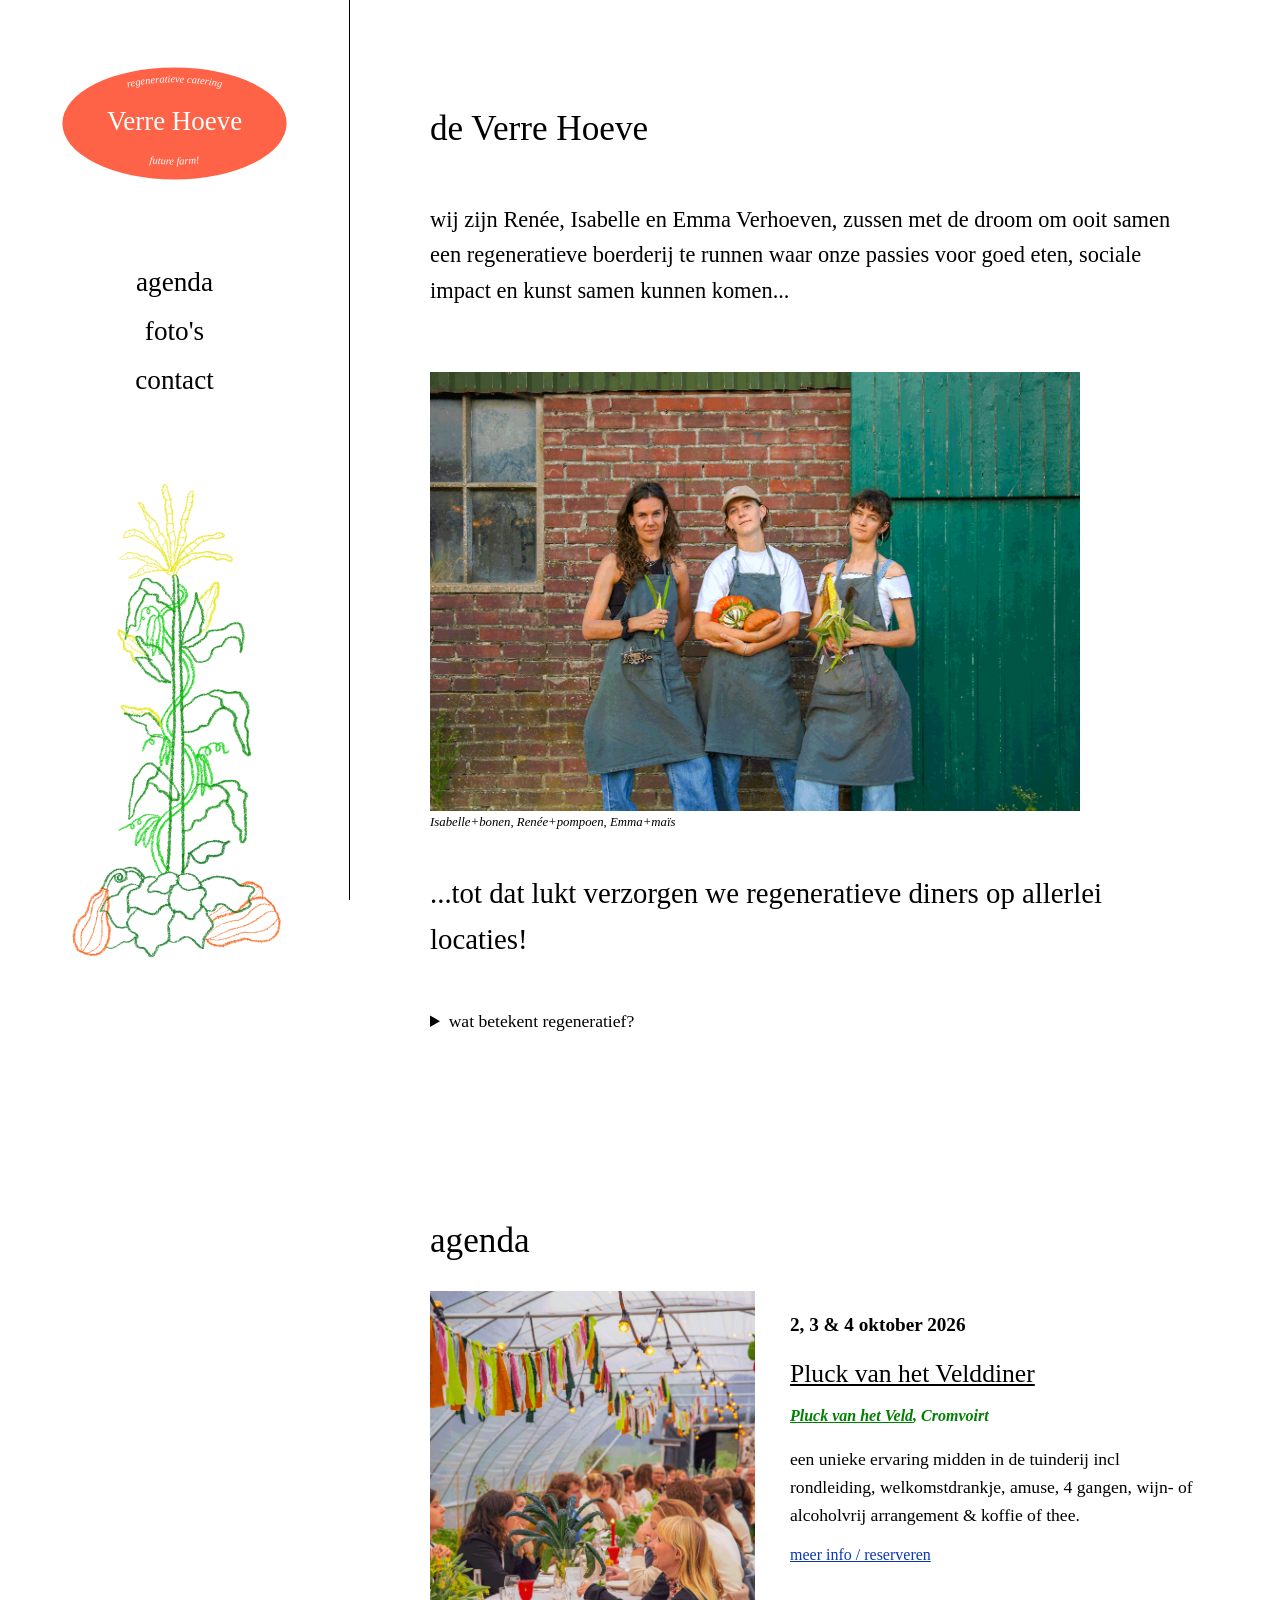
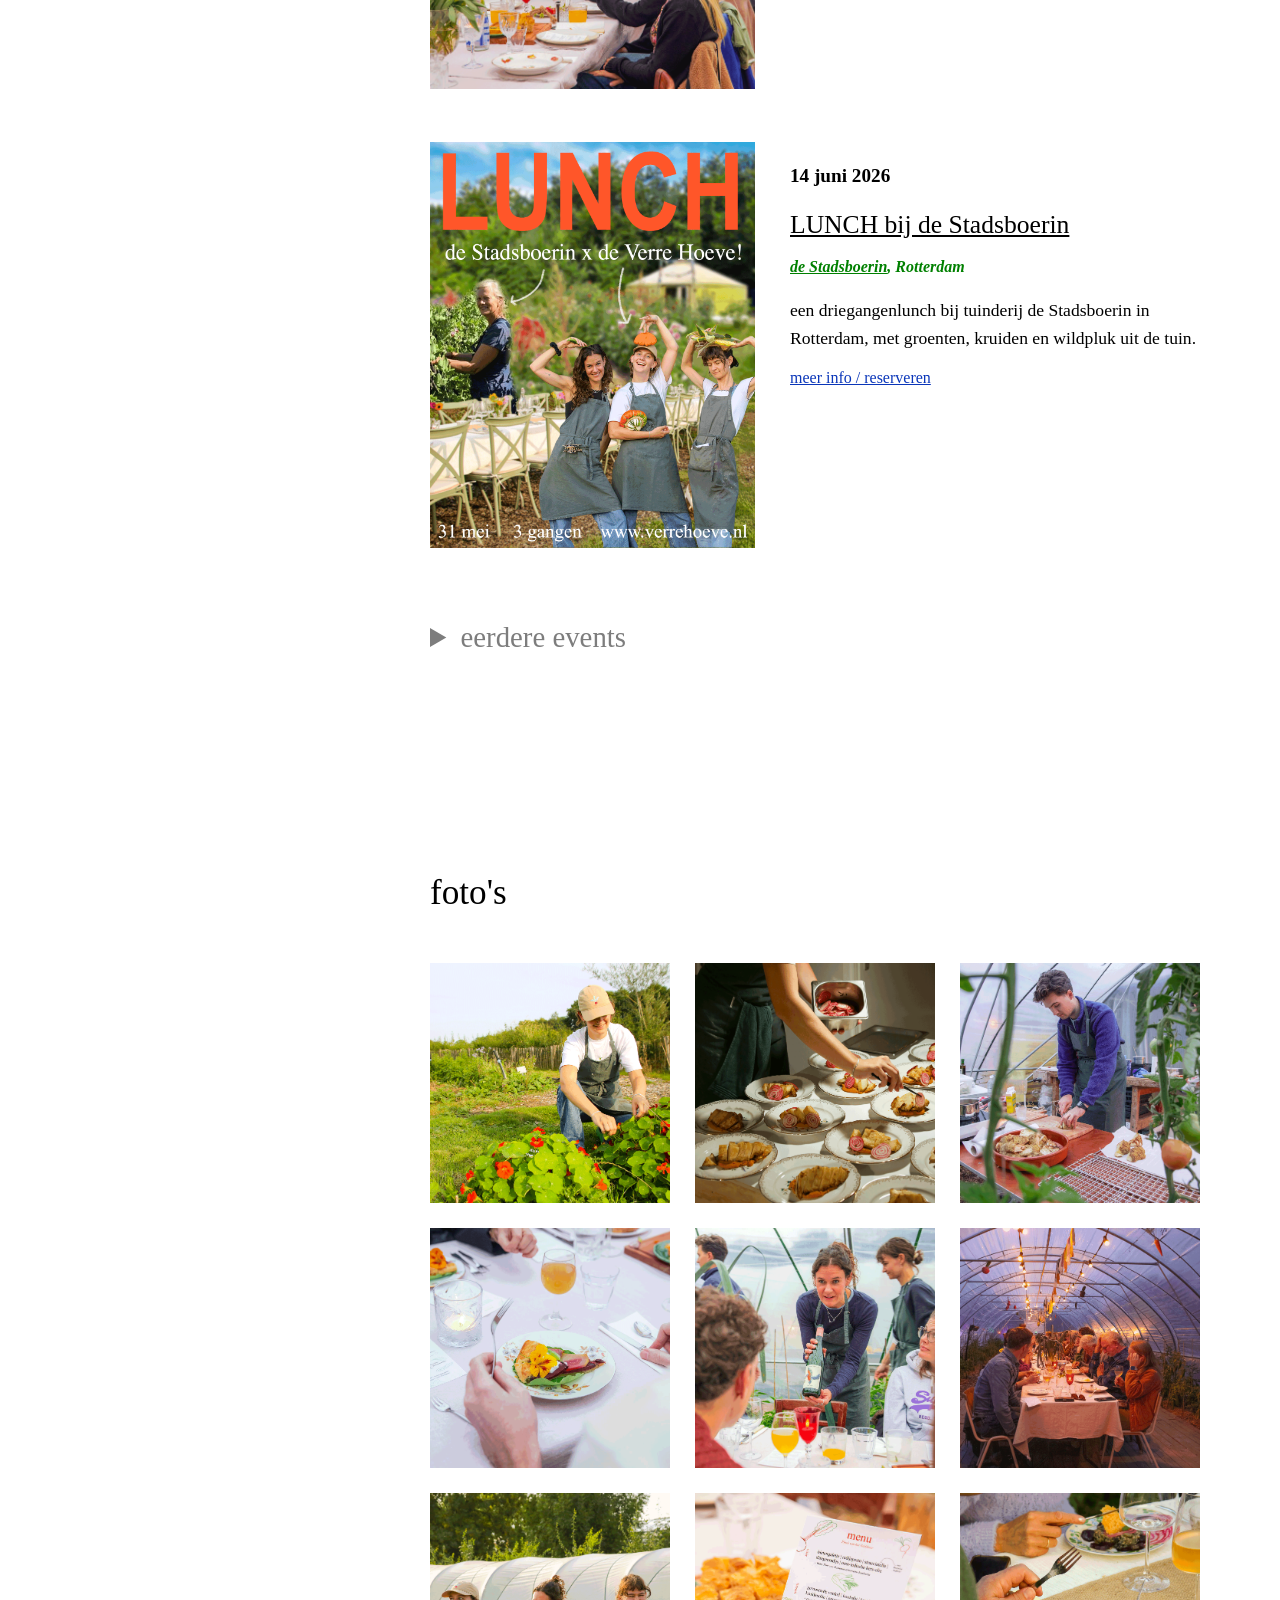
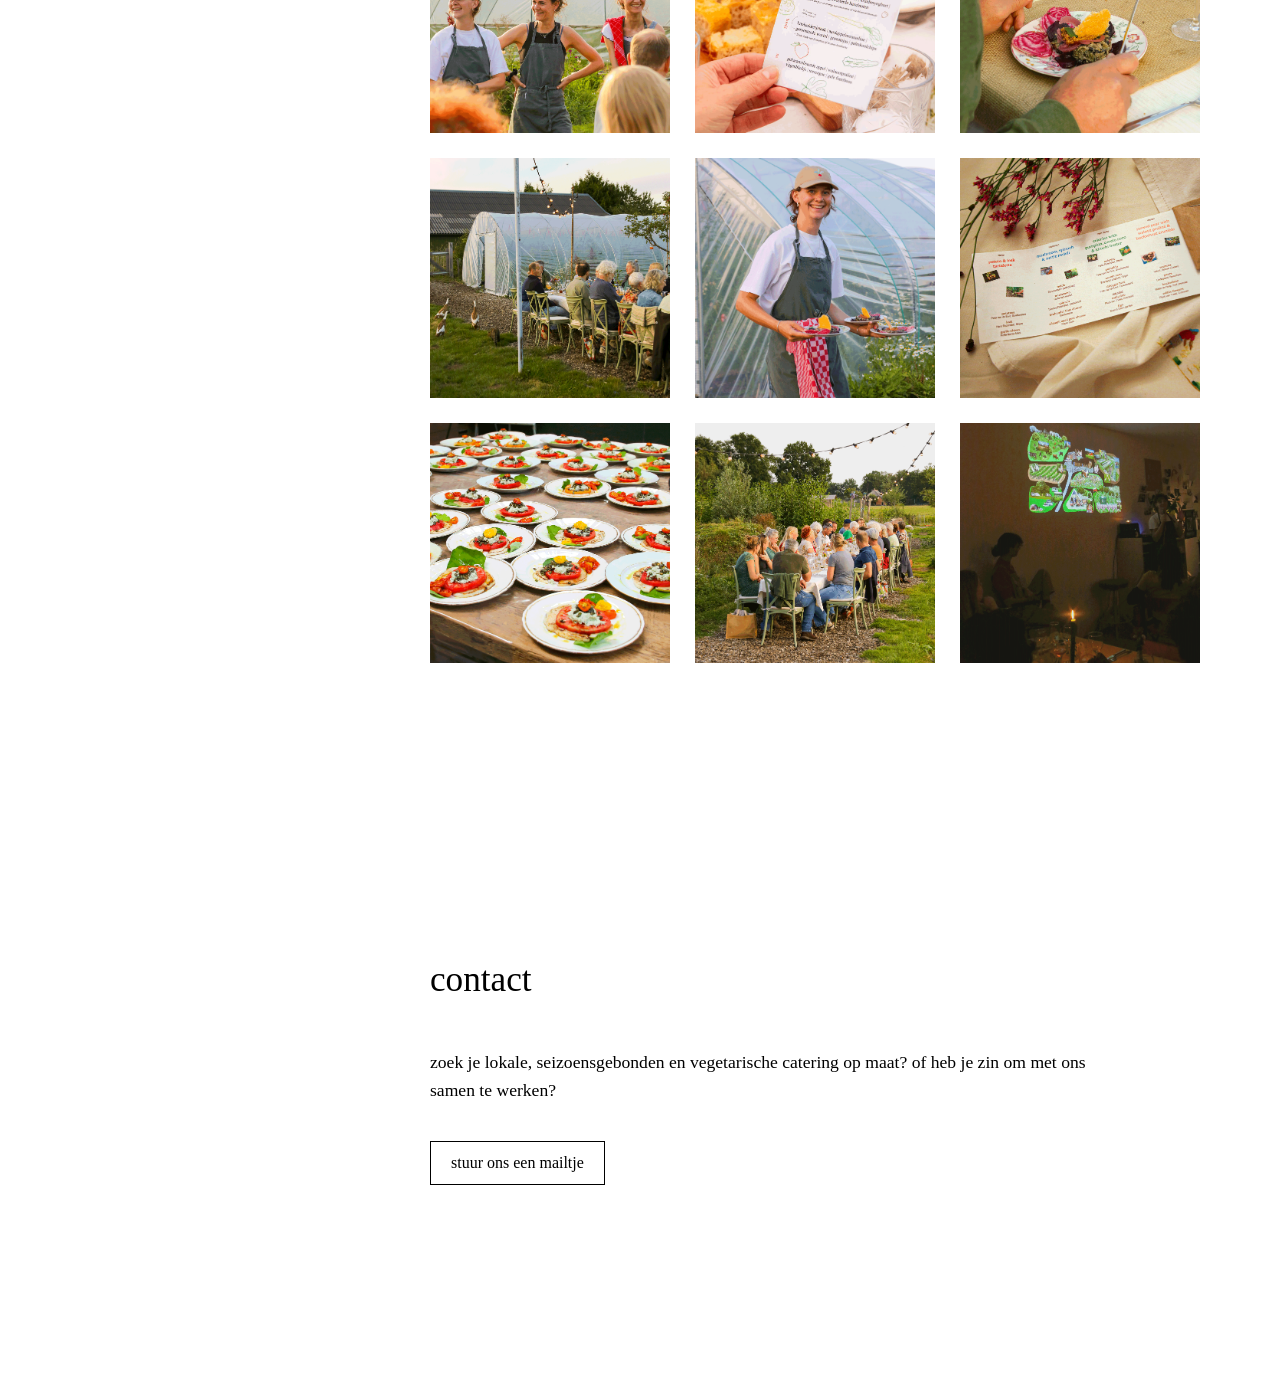
==== index.html @ eff776cc "mobi" ====
<!doctype html>
<html lang="nl">

<head>
    <meta charset="utf-8">
    <meta name="viewport" content="width=device-width,initial-scale=1">
    <title>De Verre Hoeve</title>

    <style>
        html {
            scroll-behavior: smooth;
        }

        * {
            box-sizing: border-box;
        }

        body {
            margin: 0;
            font-family: 'Times New Roman', Times, serif;
            color: black;
            background-color: white;

        }

        a {
            color: rgb(10, 54, 185);
        }




        /* LAYOUT */

        .layout {
            display: flex;
        }

        /* SIDEBAR */

        .sidebar {
            width: 350px;
            height: 100vh;
            position: fixed;
            top: 0;
            left: 0;
            border-right: 1px solid black;
            background-color: white;
            display: flex;
            flex-direction: column;
            justify-content: space-between;

            padding: 30px 25px;
        }

        .sidebar-top {
            display: flex;
            flex-direction: column;
            gap: 50px;
        }

        /* LOGO */

        .logo {
            width: 100%;
            max-width: 300px;
            align-self: center;

        }

        .main-title {
            fill: white;
            font-size: 36px;
            text-anchor: middle;
            dominant-baseline: middle;
        }

        .curve-text {
            fill: white;
            font-style: italic;
            font-size: 14px;
            text-anchor: middle;
        }

        /* MENU */

        nav {
            display: flex;
            flex-direction: column;
            gap: 18px;
        }

        nav a {
            text-decoration: none;
            color: black;
            font-size: 1.7rem;
            text-align: center;
        }

        nav a:hover {
            text-decoration: underline;
        }

        /* SIDEBAR IMAGE */

        .sisters {
            width: 100%;
            max-width: 220px;
            align-self: center;
            margin-top: 80px;
        }


        /* CONTENT */

        .content {
            margin-left: 350px;
            width: calc(100% - 300px);
        }

        section {
            min-height: 70vh;
            padding: 80px 80px;
            display: flex;
            flex-direction: column;
            justify-content: center;
        }

        h1,
        h2,
        h3 {
            font-weight: normal;
        }

        h2 {
            font-size: 2.2rem;
            margin-bottom: 30px;
        }

        p {
            max-width: 700px;
            font-size: 1.1rem;
            line-height: 1.6;
        }

        .caption {

            font-style: italic;
            font-size: 0.8em;
            margin-top: 4px;

        }

        /* HERO */

        .intro {
            font-size: 1.4rem;
            max-width: 750px;
        }

        .hero-image {
            width: 100%;
            max-width: 650px;
            margin-top: 40px;
        }

        .aanbod {
            font-size: 1.8rem;
            margin-top: 40px;
            max-width: 700px;
        }

        /* GALLERY */

        .gallery {
            display: grid;
            grid-template-columns: repeat(3, 1fr);
            gap: 25px;
            margin-top: 20px;
            max-width: 1400px;
            width: 100%
        }

        .gallery img {
            width: 100%;
            display: block;
        }

        /* AGENDA */

        .agenda {
            display: flex;
            flex-direction: column;
            gap: 50px;
        }

        .event {
            display: grid;
            grid-template-columns: 350px 1fr;
            gap: 10px;
            align-items: start;
            line-height: 1em;


        }

        .event img {
            width: 100%;
            padding-right: 25px;
        }

        .event-date {
            font-weight: bold;
            font-size: 1.2rem;


        }

        .event-location {
            font-style: italic;
            color: green;
        }


        .event-location a {
            font-style: italic;
            color: green;
        }

        .event-title {
            font-size: 1.6rem;
            text-decoration: underline;
        }

        .past-event {
            display: grid;
            grid-template-columns: 250px 1fr;
            gap: 30px;
            align-items: start;
            color: rgb(145, 140, 130);

        }

        .past-event a {
            color: rgb(91, 91, 91);
        }

        .past-event img {
            width: 100%;
            opacity: 50%;
        }

        .past-event:hover img {
            width: 100%;
            opacity: 100%;
        }

        /* BUTTON */

        .contact-button {
            display: inline-block;
            margin-top: 20px;
            padding: 12px 20px;

            border: 1px solid black;
            max-width: fit-content;
            text-decoration: none;
            color: black;
        }

        .contact-button:hover {
            background: yellow;
        }




        /* DETAILS */

        details {
            margin-top: 20px;
            max-width: 700px;
        }

        summary {
            cursor: pointer;
            font-size: 1.1rem;
        }


        .past-events-toggle {

            font-size: 1.8rem;
            margin-bottom: 30px;
            color: rgb(125, 125, 125);
        }

        /* MOBILE */

        @media (max-width: 900px) {

            .layout {
                flex-direction: column;
            }

            .sidebar {
                position: relative;
                width: 100%;
                height: 50%;

                border-right: none;


                align-items: left;
                text-align: left;

            }

            .sidebar-top {
                align-items: left;
            }

            nav {
                align-items: left;
                gap: 15px;

            }

            nav a {
                text-decoration: underline;
                color: black;
                font-size: 1.3rem;
                text-align: left;
            }

            .logo {

                position: absolute;
                top: 5%;
                right: 1%;
                width: 70%;
            }


            .sisters {
                display: none;

            }



            .content {
                margin-left: 0;
                width: 100%;
            }

            section {
                min-height: auto;
                padding: 20px 30px;
            }

            .gallery {
                grid-template-columns: 1fr;
            }

            .event {
                width: 80%;
                grid-template-columns: 1fr;
                gap: 0px;

            }

            .past-event {

                grid-template-columns: 1fr 1fr;
            }

            .intro,
            .aanbod,
            p {
                font-size: 1.1rem;
            }

        }
    </style>
</head>

<body>

    <div class="layout">

        <!-- SIDEBAR -->

        <aside class="sidebar">

            <div class="sidebar-top">

                <!-- SVG LOGO -->

                <svg class="logo" viewBox="0 0 400 250" xmlns="http://www.w3.org/2000/svg">
                    <a href="#over-ons">
                        <defs>
                            <path id="top-arc" d="M70,125 A130,55 0 0,1 330,125" fill="none" />
                            <path id="bottom-arc" d="M70,125 A130,55 0 0,0 330,125" fill="none" />
                        </defs>

                        <ellipse cx="200" cy="125" rx="150" ry="75" fill="tomato" />

                        <text class="curve-text">
                            <textPath href="#top-arc" startOffset="50%">
                                regeneratieve catering
                            </textPath>
                        </text>

                        <text class="main-title" x="200" y="125">
                            Verre Hoeve
                        </text>

                        <text class="curve-text">
                            <textPath href="#bottom-arc" startOffset="50%">
                                future farm!
                            </textPath>
                        </text>
                    </a>
                </svg>

                <!-- MENU -->

                <nav>

                    <a href="#agenda">agenda</a>
                    <a href="#fotos">foto's</a>

                    <a href="#contact">contact</a>
                </nav>

            </div>

            <!-- SISTERS -->

            <img class="sisters" src="3sisters.png" alt=""
                title="De ‘3 sisters’-methode is een oude landbouwmethode waarbij maïs, bonen en pompoen elkaar helpen groeien: de maïs geeft steun, de bonen voeden de bodem en de pompoen houdt de grond bedekt en vochtig.">

        </aside>

        <!-- CONTENT -->

        <main class="content">



            <!-- OVER ONS -->

            <section id="over-ons">

                <h2>de Verre Hoeve</h2>

                <p class="intro">
                    wij zijn Renée, Isabelle en Emma Verhoeven,
                    zussen met de droom om ooit samen een regeneratieve
                    boerderij te runnen waar onze passies voor goed eten,
                    sociale impact en kunst samen kunnen komen...
                </p>

                <img class="hero-image" src="renisabemma.gif " alt="">
                <span class="caption">Isabelle+bonen, Renée+pompoen,
                    Emma+maïs</span>

                <p class="aanbod">
                    ...tot dat lukt verzorgen we regeneratieve diners
                    op allerlei locaties!
                </p>
                <details>
                    <summary>wat betekent regeneratief?</summary>

                    <p>
                        daarmee bedoelen we herstellend of vernieuwend: <a
                            href="https://www.wur.nl/nl/onderzoek/plant/regeneratieve-landbouw">regeneratieve
                            landbouw</a> is een manier van boeren
                        die de bodem, biodiversiteit en gemeenschap herstelt en versterkt
                        in plaats van uitput!
                    </p>
                </details>

            </section>




            <!-- AGENDA -->

            <section id="agenda">

                <h2>agenda</h2>

                <div class="agenda">

                    <div class="event">

                        <a href="https://pluckvanhetveld.nl/pluck-van-het-velddiner/"><img src="pluck2.png" alt=""></a>

                        <div>

                            <p class="event-date">
                                2, 3 & 4 oktober 2026
                            </p>

                            <h3 class="event-title">
                                Pluck van het Velddiner
                            </h3>
                            <h4 class="event-location"><a href="https://pluckvanhetveld.nl">Pluck van het Veld</a>,
                                Cromvoirt</h4>

                            <p>
                                een unieke ervaring midden in de tuinderij incl rondleiding, welkomstdrankje, amuse, 4
                                gangen, wijn- of alcoholvrij arrangement & koffie of thee.
                            </p>

                            <a href="https://pluckvanhetveld.nl/product/pluck-van-het-velddiner/">
                                meer info / reserveren
                            </a>

                        </div>


                    </div>


                    <div class="event">

                        <a href="https://forms.gle/heCHfiaG1Ld7DvqY8"><img src="stadsboerin.png" alt=""></a>

                        <div>

                            <p class="event-date">
                                14 juni 2026
                            </p>

                            <h3 class="event-title">
                                LUNCH bij de Stadsboerin
                            </h3>
                            <h4 class="event-location"><a href="https://stadsboerinrotterdam.nl">de Stadsboerin</a>,
                                Rotterdam</h4>

                            <p>
                                een driegangenlunch bij tuinderij de Stadsboerin in Rotterdam, met groenten,
                                kruiden en wildpluk uit de tuin.
                            </p>

                            <a href="https://forms.gle/heCHfiaG1Ld7DvqY8">
                                meer info / reserveren
                            </a>

                        </div>


                    </div>





                    <details>
                        <summary class="past-events-toggle">
                            eerdere events
                        </summary>

                        <br>
                        <div class="past-event">

                            <img src="RD2.png" alt="">

                            <div>

                                <p class="event-date">
                                    6 maart 2026
                                </p>

                                <h3 class="event-title">
                                    Fermentation Celebration
                                </h3>
                                <h4 class="event-location"><a href="extrapractice.space">Extra Practice</a>, Rotterdam
                                </h4>

                                <p>
                                    regenerative dinner, celebrating the slow ferment, the brewing phase, the process...
                                </p>

                                <a href="https://forms.gle/3oNkz6Zri4gVDaki9">
                                    meer info/reserveren
                                </a>

                            </div>

                        </div>

                        <br>
                        <div class="past-event">

                            <img src="pluck1.png" alt="">

                            <div>

                                <p class="event-date">
                                    3 & 4 oktober 2025
                                </p>

                                <h3 class="event-title">
                                    Pluck van het Velddiner
                                </h3>

                                <h4 class="event-location"><a href="https://pluckvanhetveld.nl">Pluck van het Veld</a>,
                                    Cromvoirt</h4>

                                <p>
                                    4 gangendiner in de kas met producten uit de tuinderij!
                                </p>

                                <a href="https://pluckvanhetveld.nl/pluck-van-het-velddiner/">
                                    meer info
                                </a>

                            </div>

                        </div>

                        <br>
                        <div class="past-event">

                            <img src="ervekiek.png" alt="">

                            <div>

                                <p class="event-date">
                                    6 september 2025
                                </p>

                                <h3 class="event-title">
                                    Velddiner bij Erve Kiekebos
                                </h3>

                                <h4 class="event-location"><a href="https://ervekiekebos.nl/agenda/">Erve Kiekebos</a>,
                                    Empe</h4>

                                <p>
                                    regenerative dinner, celebrating the slow ferment, the brewing phase, the process...
                                </p>

                                <a href="https://forms.gle/3oNkz6Zri4gVDaki9">
                                    meer info/reserveren
                                </a>

                            </div>

                        </div>

                        <br>
                        <div class="past-event">

                            <img src="3sisdinner.png" alt="">

                            <div>

                                <p class="event-date">
                                    9 februari 2025
                                </p>

                                <h3 class="event-title">
                                    Regenerative Dinner: 3 sisters edition
                                </h3>
                                <h4 class="event-location"><a href="https://restaurantrotonde.nl">Restaurant
                                        Rotonde</a>, Rotterdam</h4>

                                <p>
                                    regenerative dinner inspired by the Three Sisters farming method, sharing our
                                    process of
                                    dreaming and learning about starting a farm together...
                                </p>



                            </div>

                        </div>




                </div>
                </details>





            </section>

            <!-- FOTO'S -->

            <section id="fotos">

                <h2>foto's</h2>

                <div class="gallery">

                    <img src="/fotos/foto13.png" alt="">
                    <img src="/fotos/foto3.png" alt="">
                    <img src="/fotos/foto4.png" alt="">
                    <img src="/fotos/foto5.png" alt="">
                    <img src="/fotos/foto6.png" alt="">
                    <img src="/fotos/foto7.png" alt="">
                    <img src="/fotos/foto11.png" alt="">
                    <img src="/fotos/foto8.png" alt="">
                    <img src="/fotos/foto9.png" alt="">
                    <img src="/fotos/foto10.png" alt="">
                    <img src="/fotos/foto15.png" alt="">
                    <img src="/fotos/foto1.png" alt="">
                    <img src="/fotos/foto12.png" alt="">
                    <img src="/fotos/foto14.png" alt="">
                    <img src="/fotos/foto2.png" alt="">








                </div>

            </section>



            <!-- CONTACT -->

            <section id="contact">

                <h2>contact</h2>

                <p>
                    zoek je lokale, seizoensgebonden en vegetarische catering op maat?
                    of heb je zin om met ons samen te werken?
                </p>

                <a class="contact-button" href="mailto:reneesfarm.events@gmail.com">
                    stuur ons een mailtje
                </a>

            </section>

        </main>

    </div>


</body>

</html>
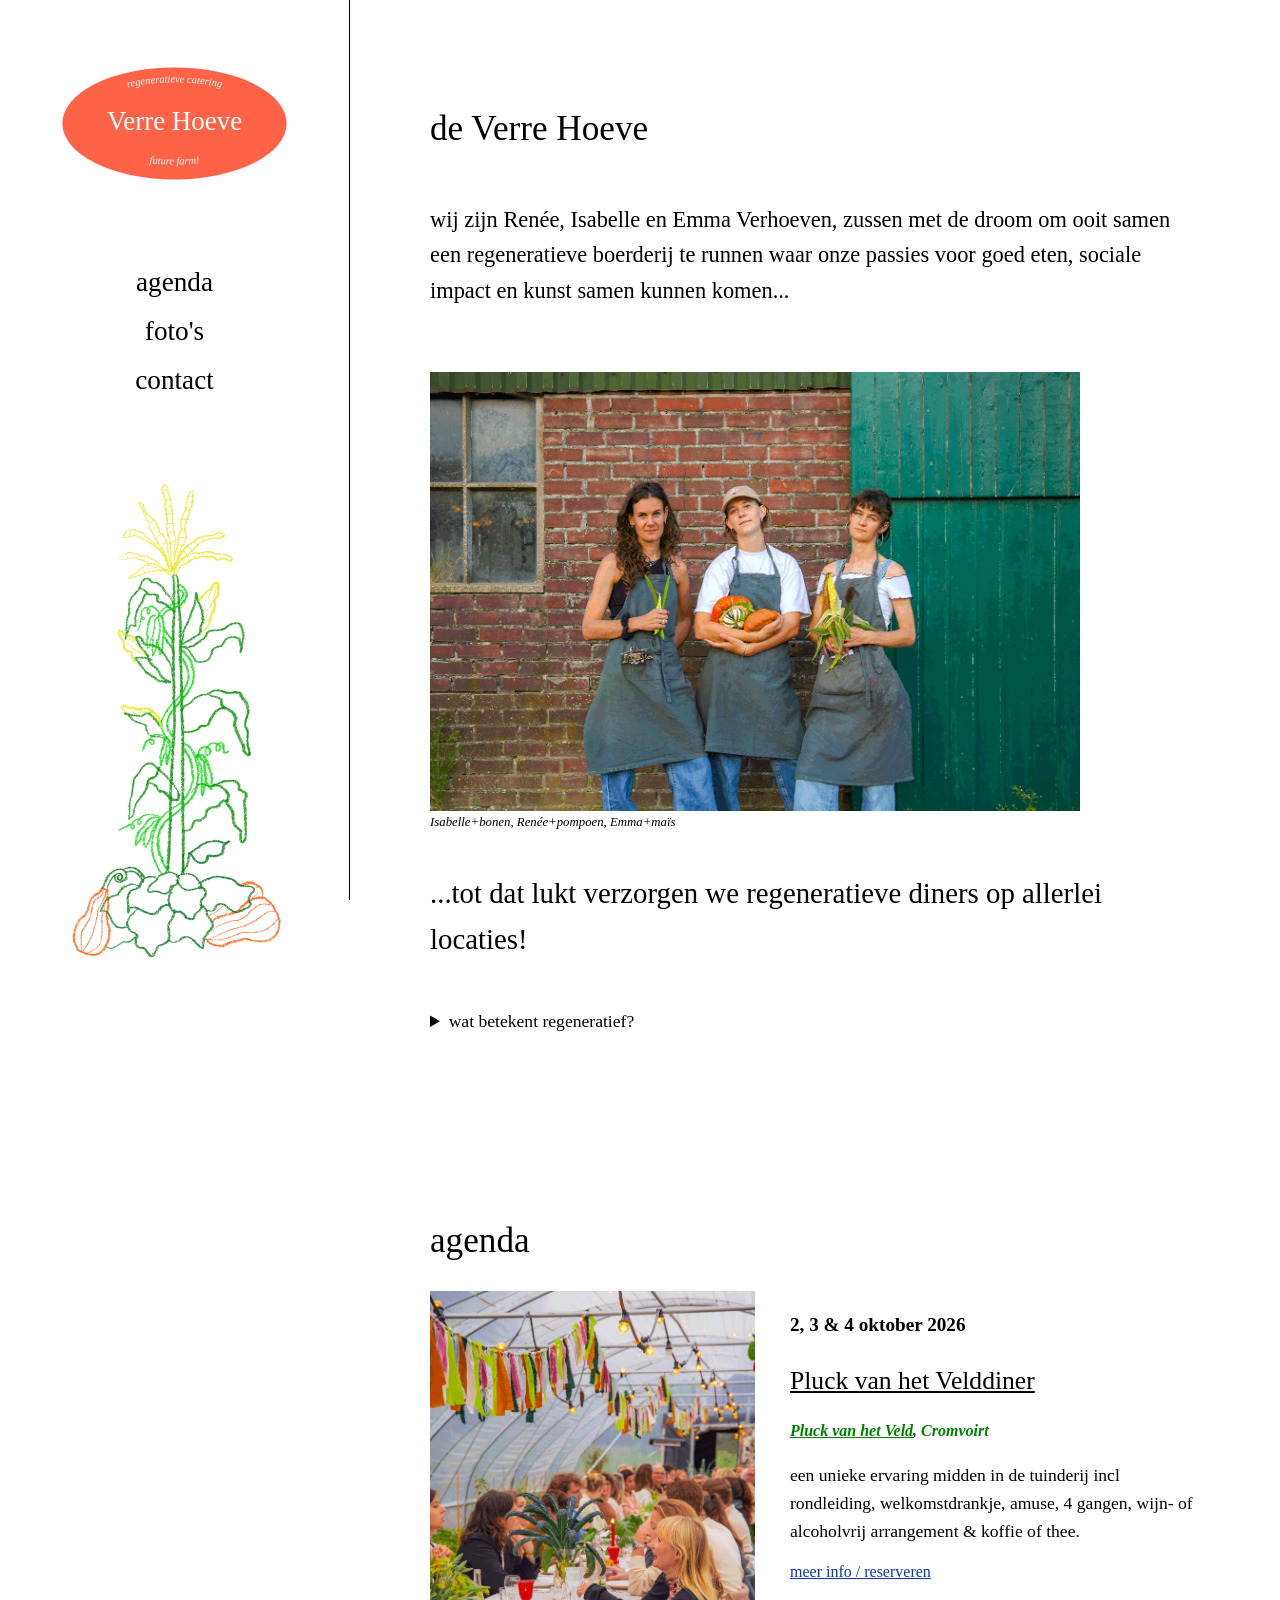
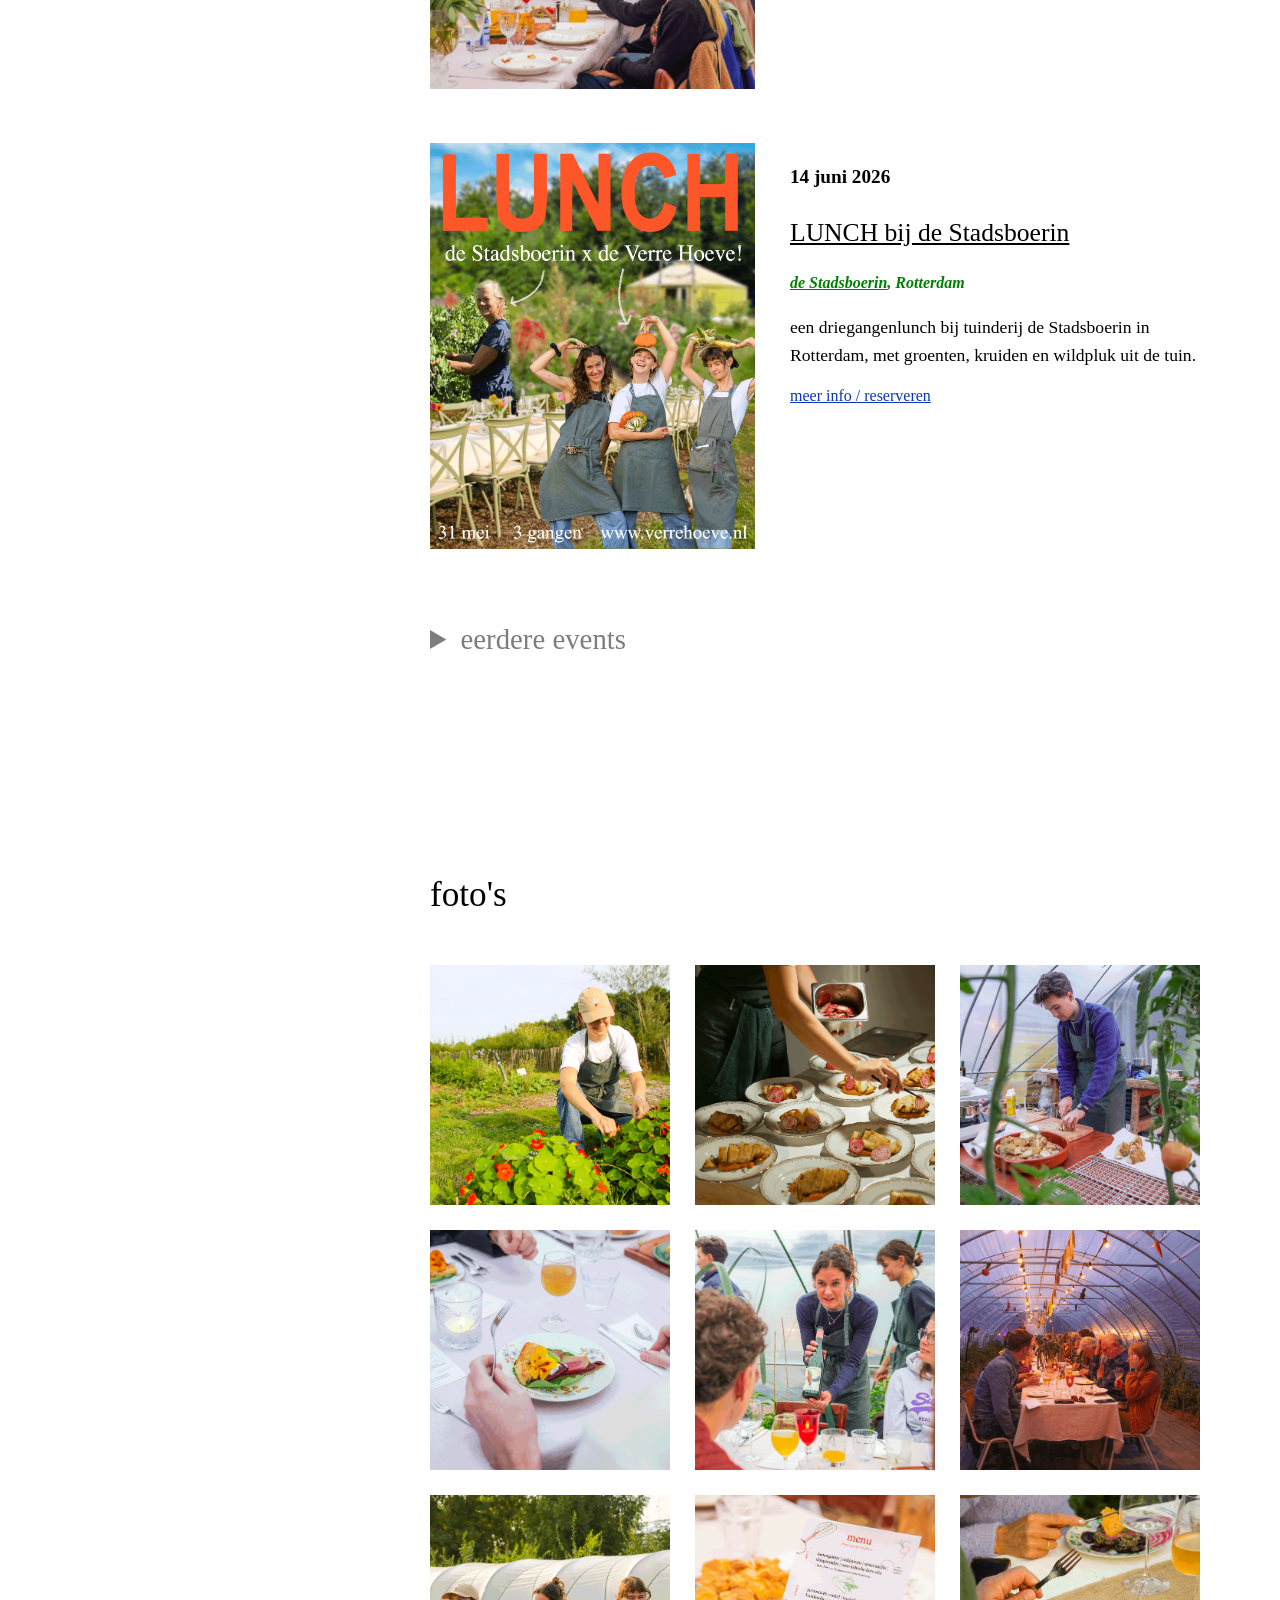
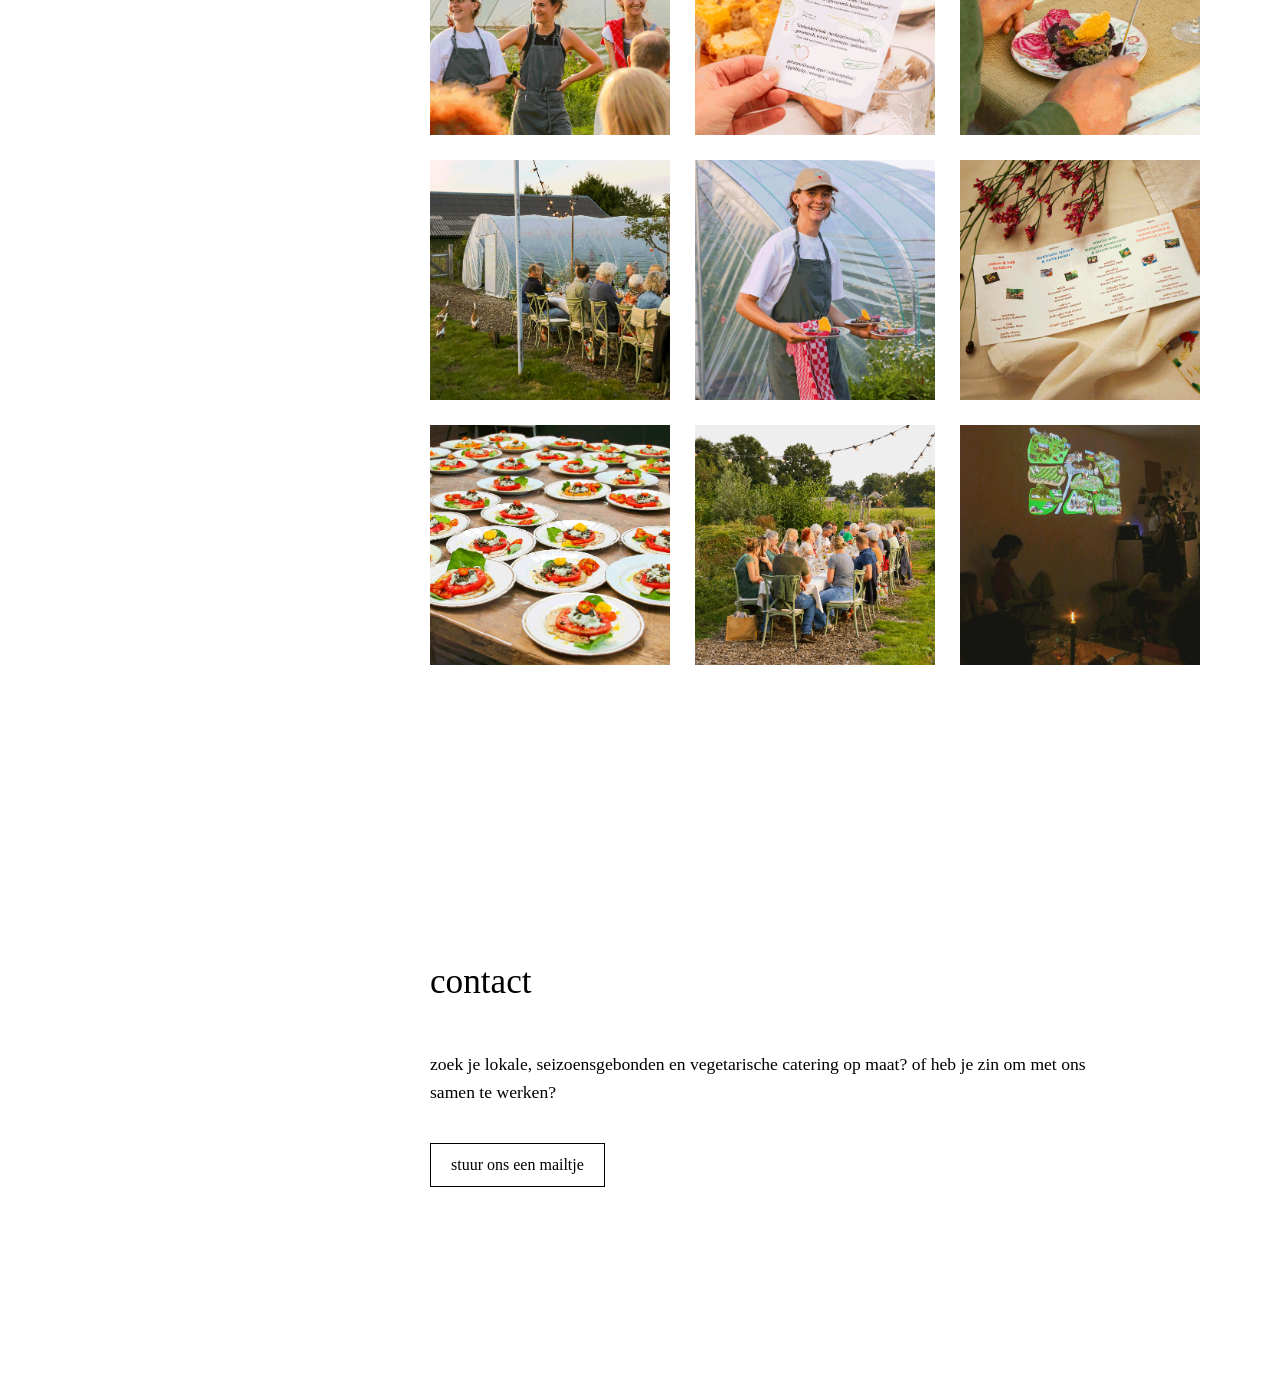
==== commit 06d4a201: "lh" ====
--- a/index.html
+++ b/index.html
@@ -199,7 +199,7 @@
             grid-template-columns: 350px 1fr;
             gap: 10px;
             align-items: start;
-            line-height: 1em;
+
 
 
         }
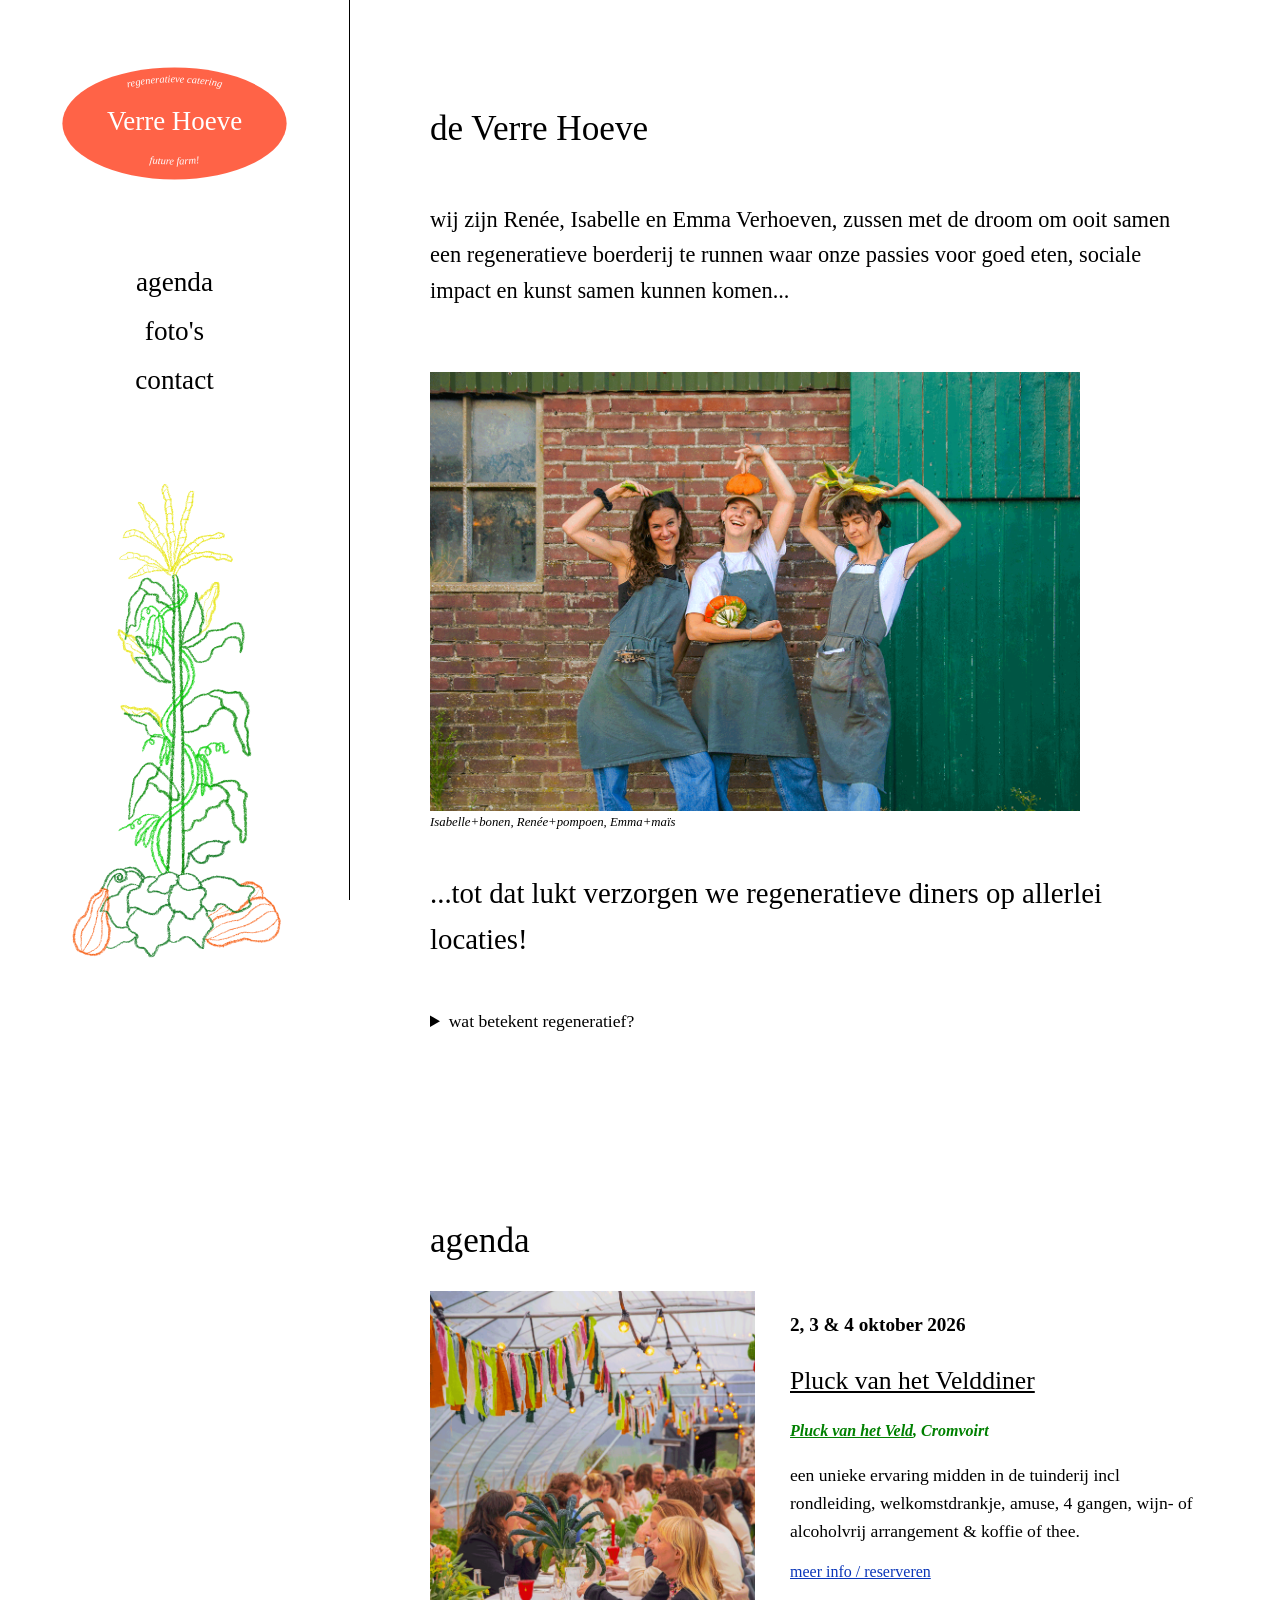
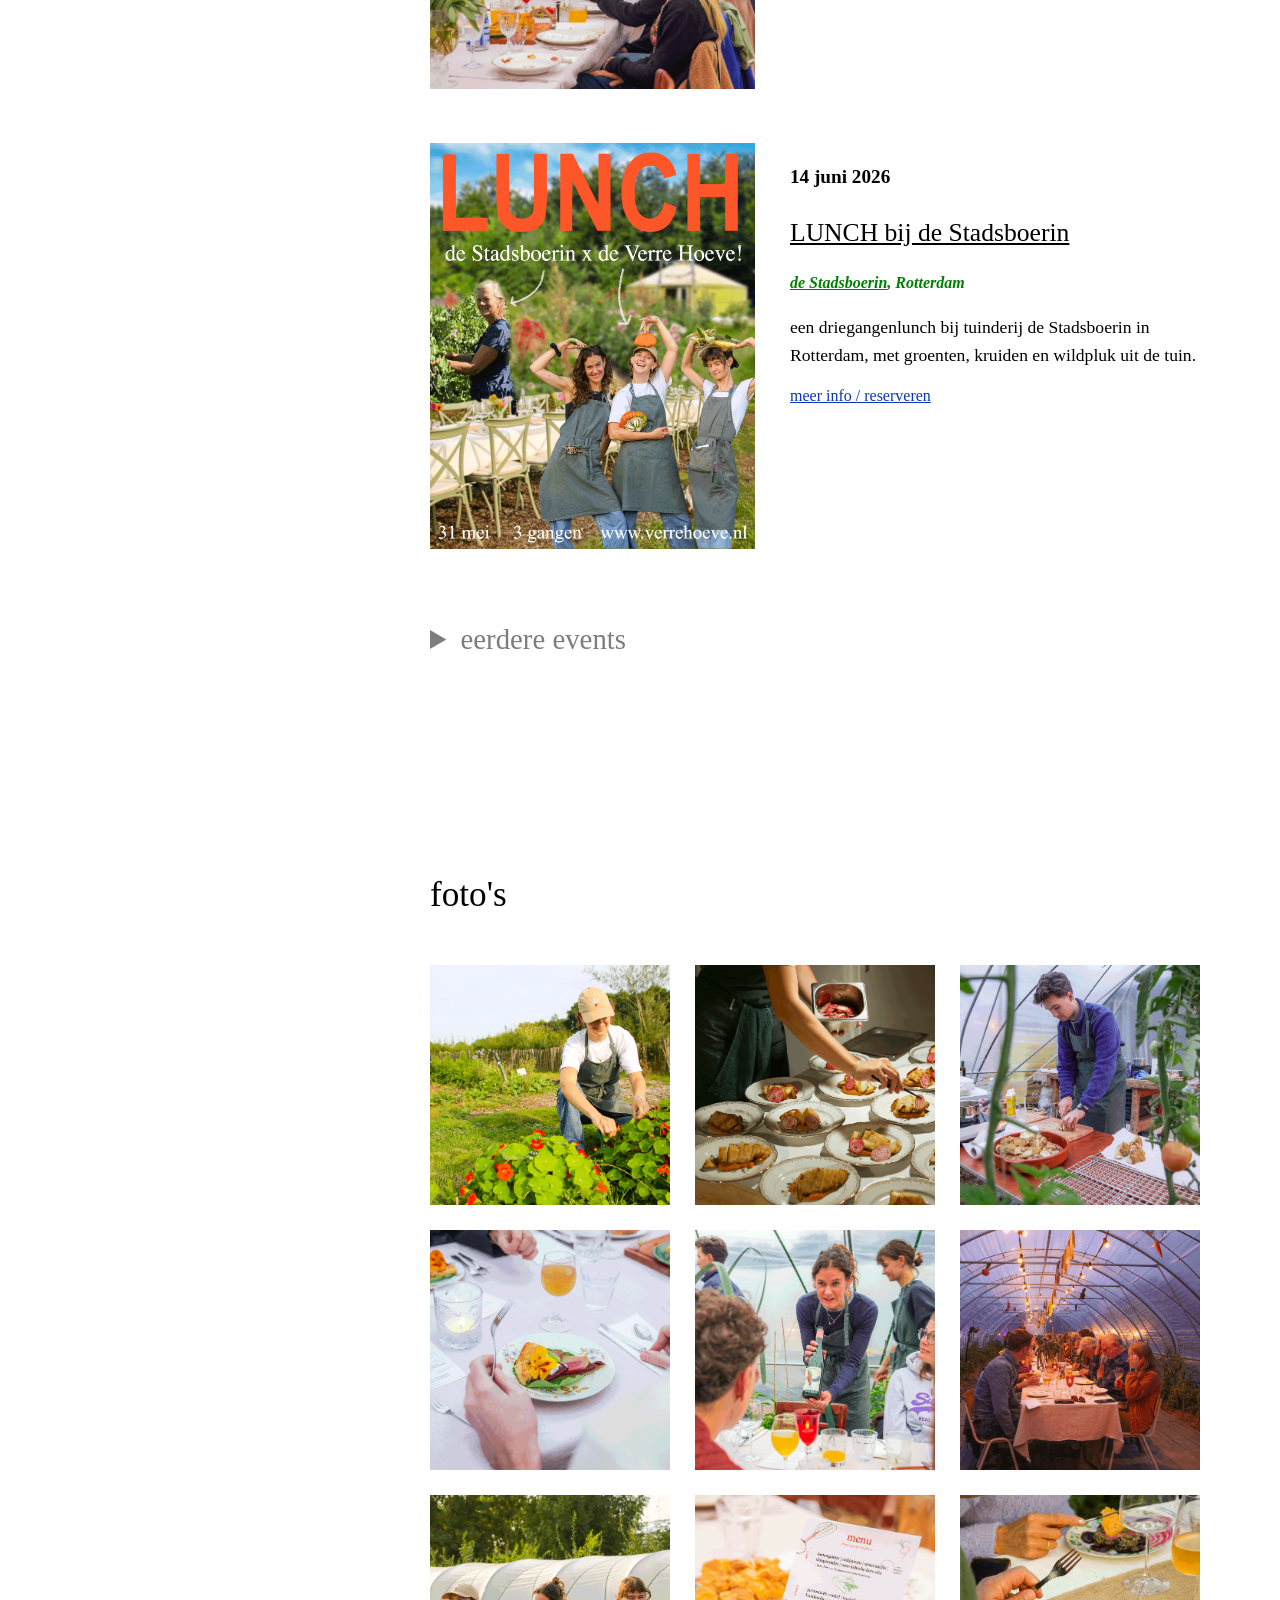
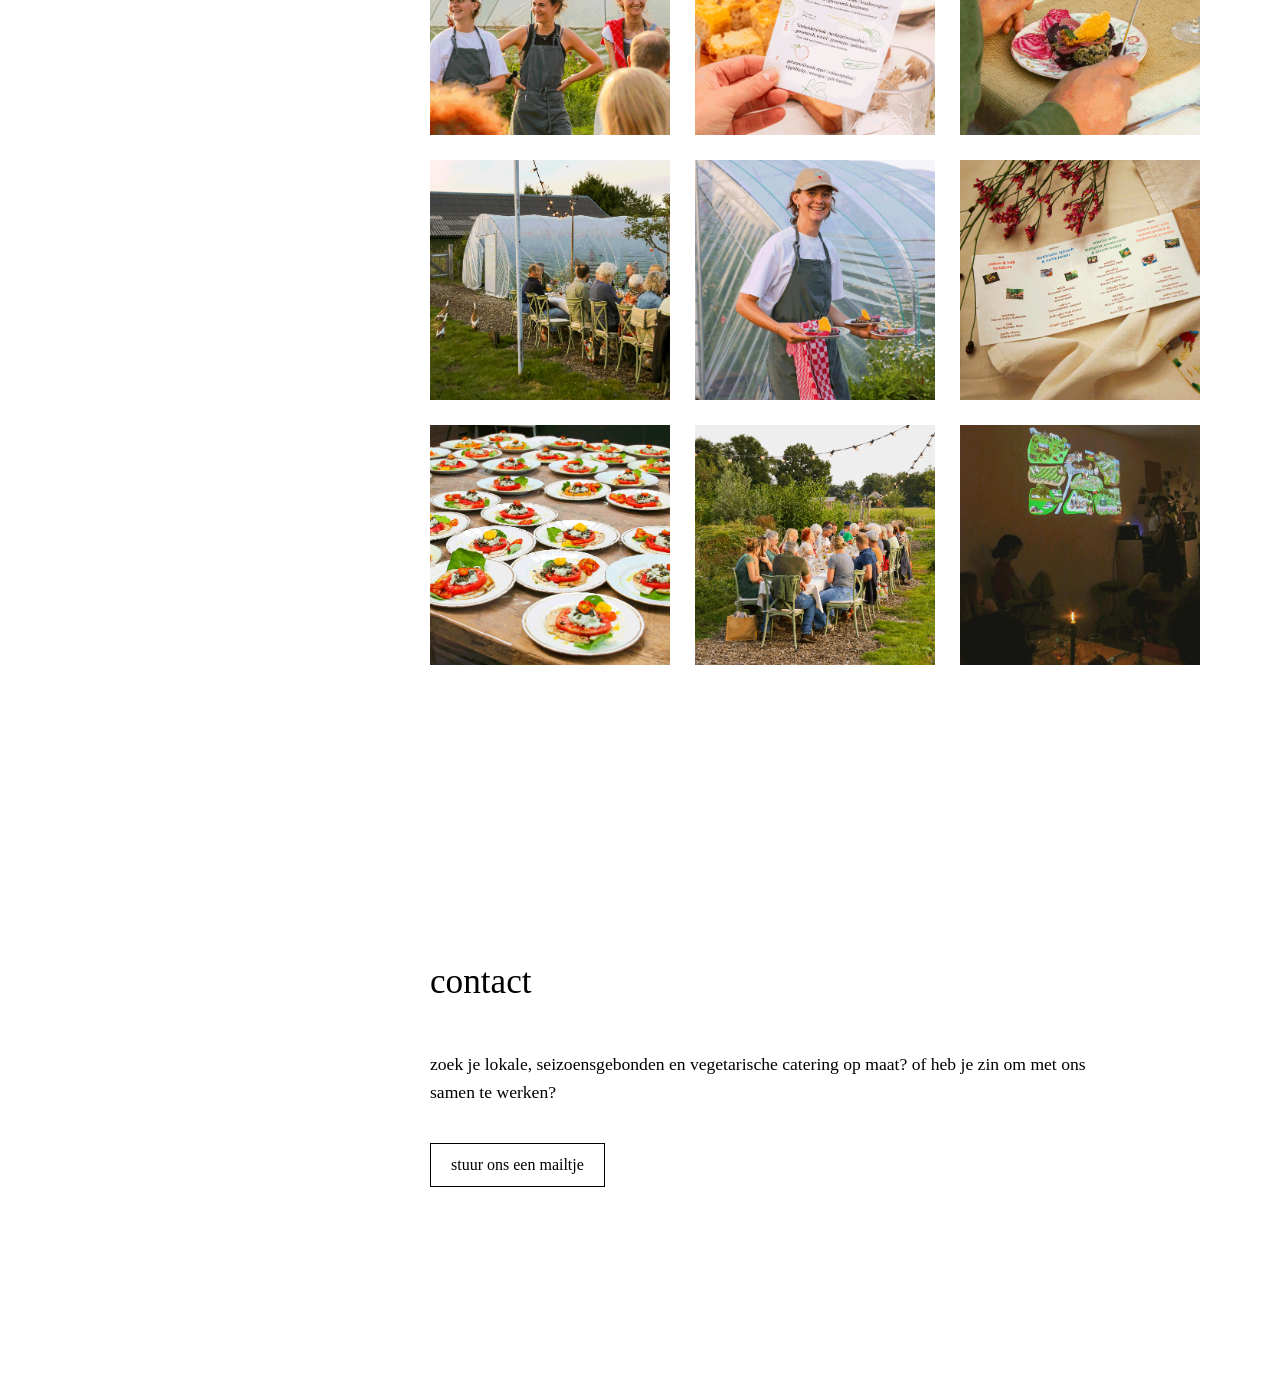
==== commit 21321b1f: "ok" ====
--- a/index.html
+++ b/index.html
@@ -364,9 +364,16 @@
             }
 
             .event {
-                width: 80%;
+                width: 100%;
                 grid-template-columns: 1fr;
                 gap: 0px;
+                line-height: 1.1em;
+
+            }
+
+            .event img {
+                width: 85%;
+
 
             }
 
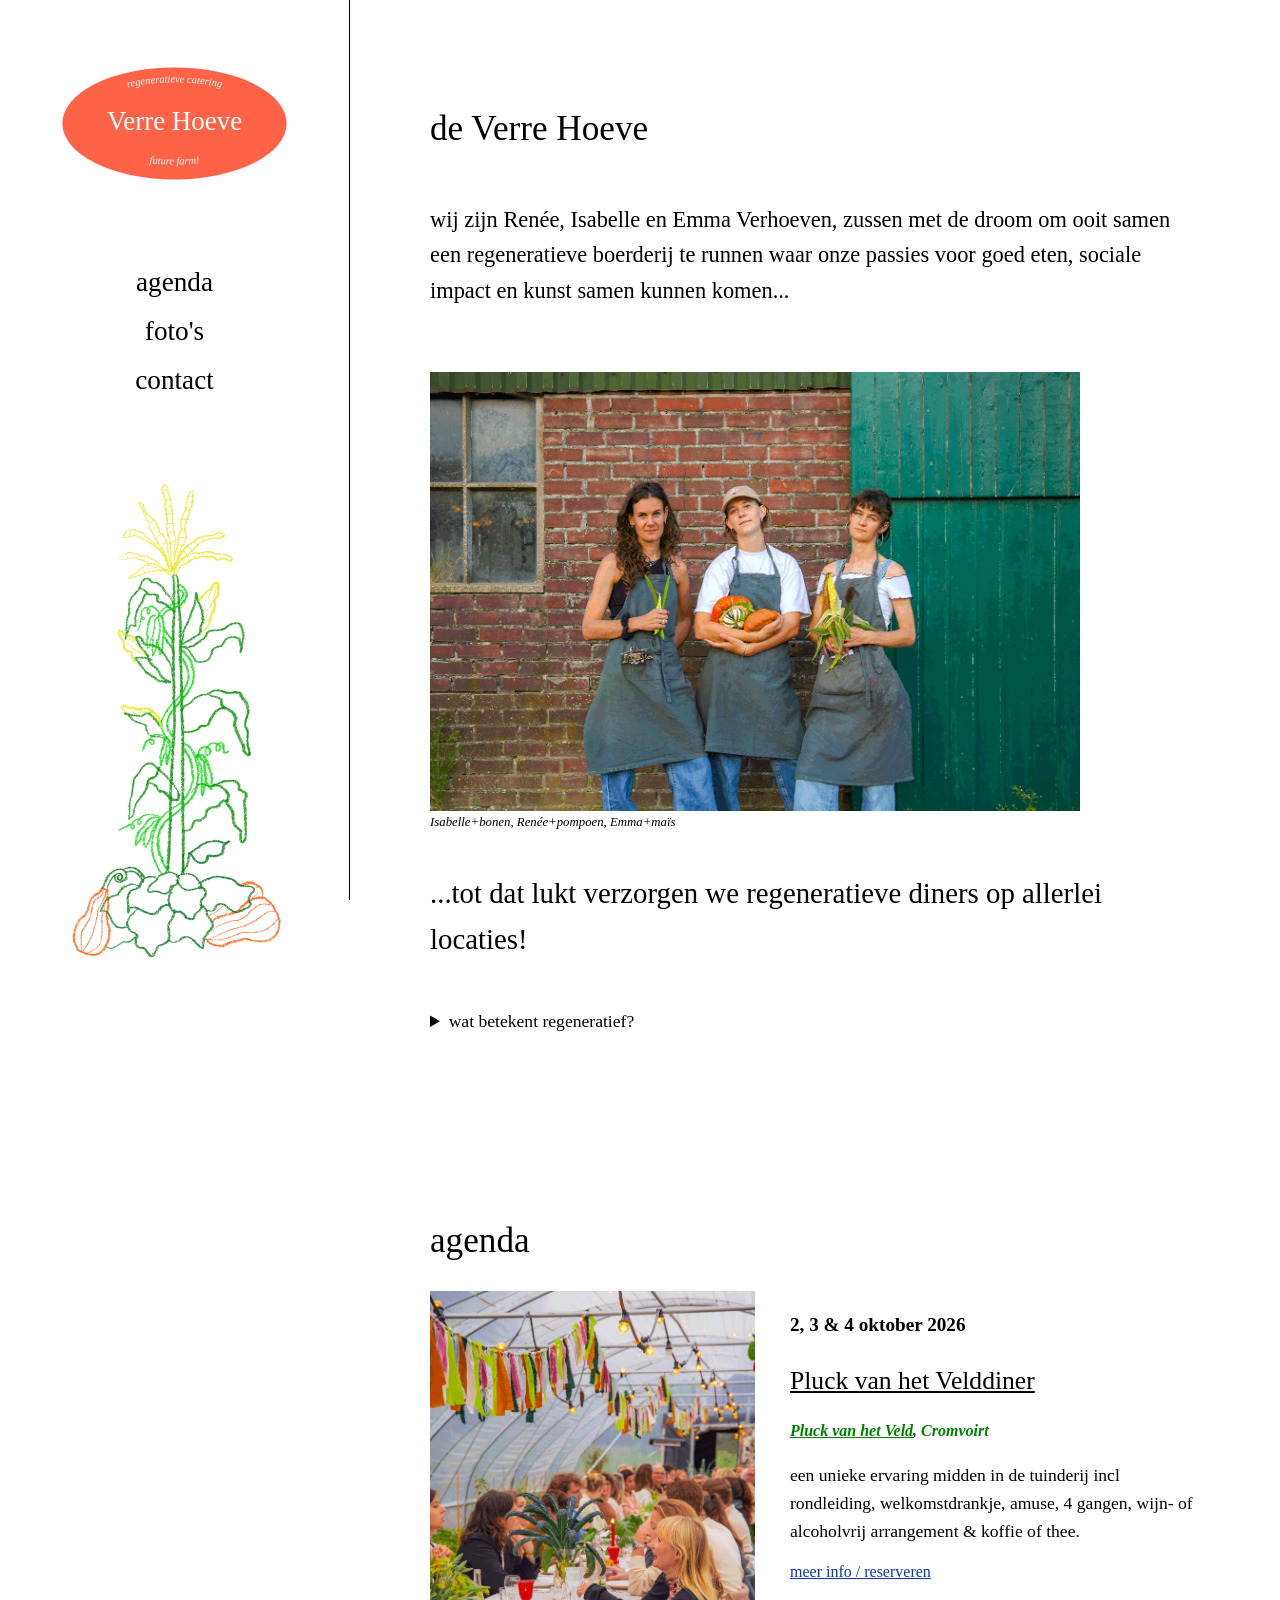
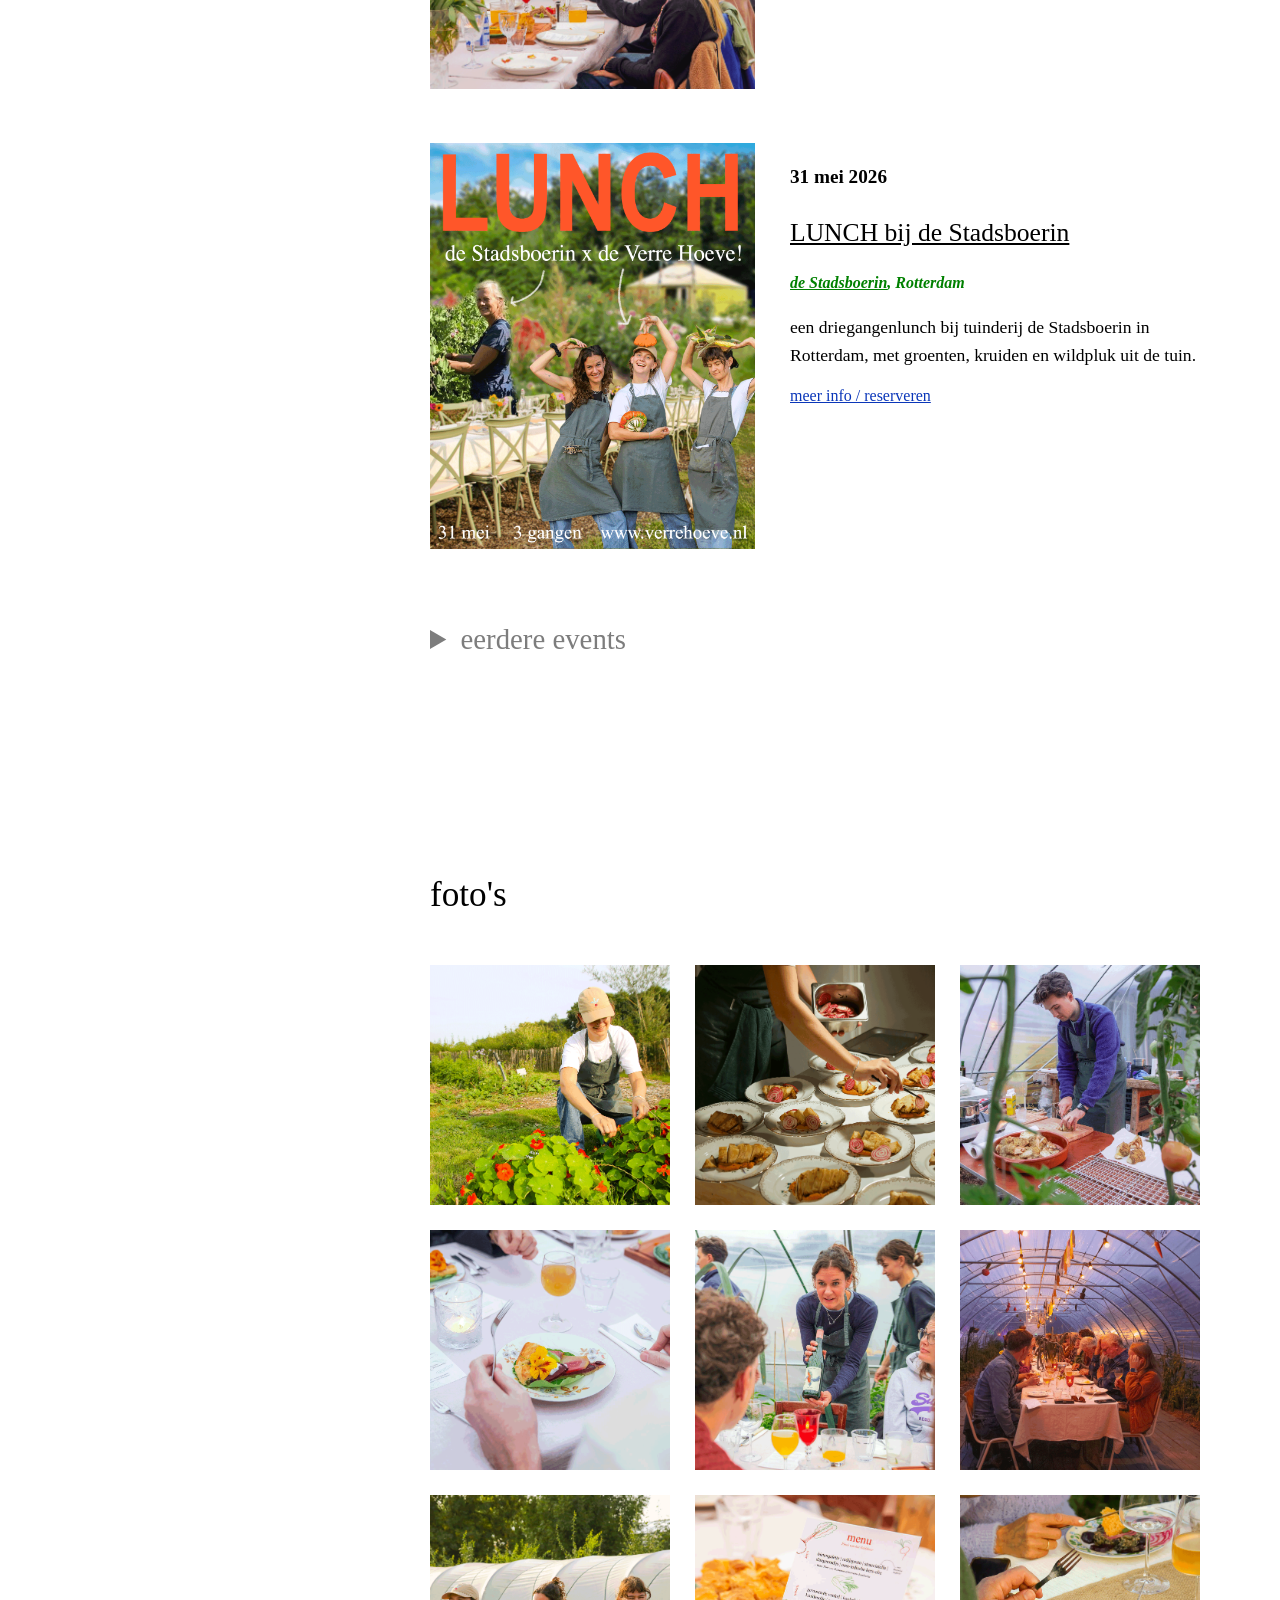
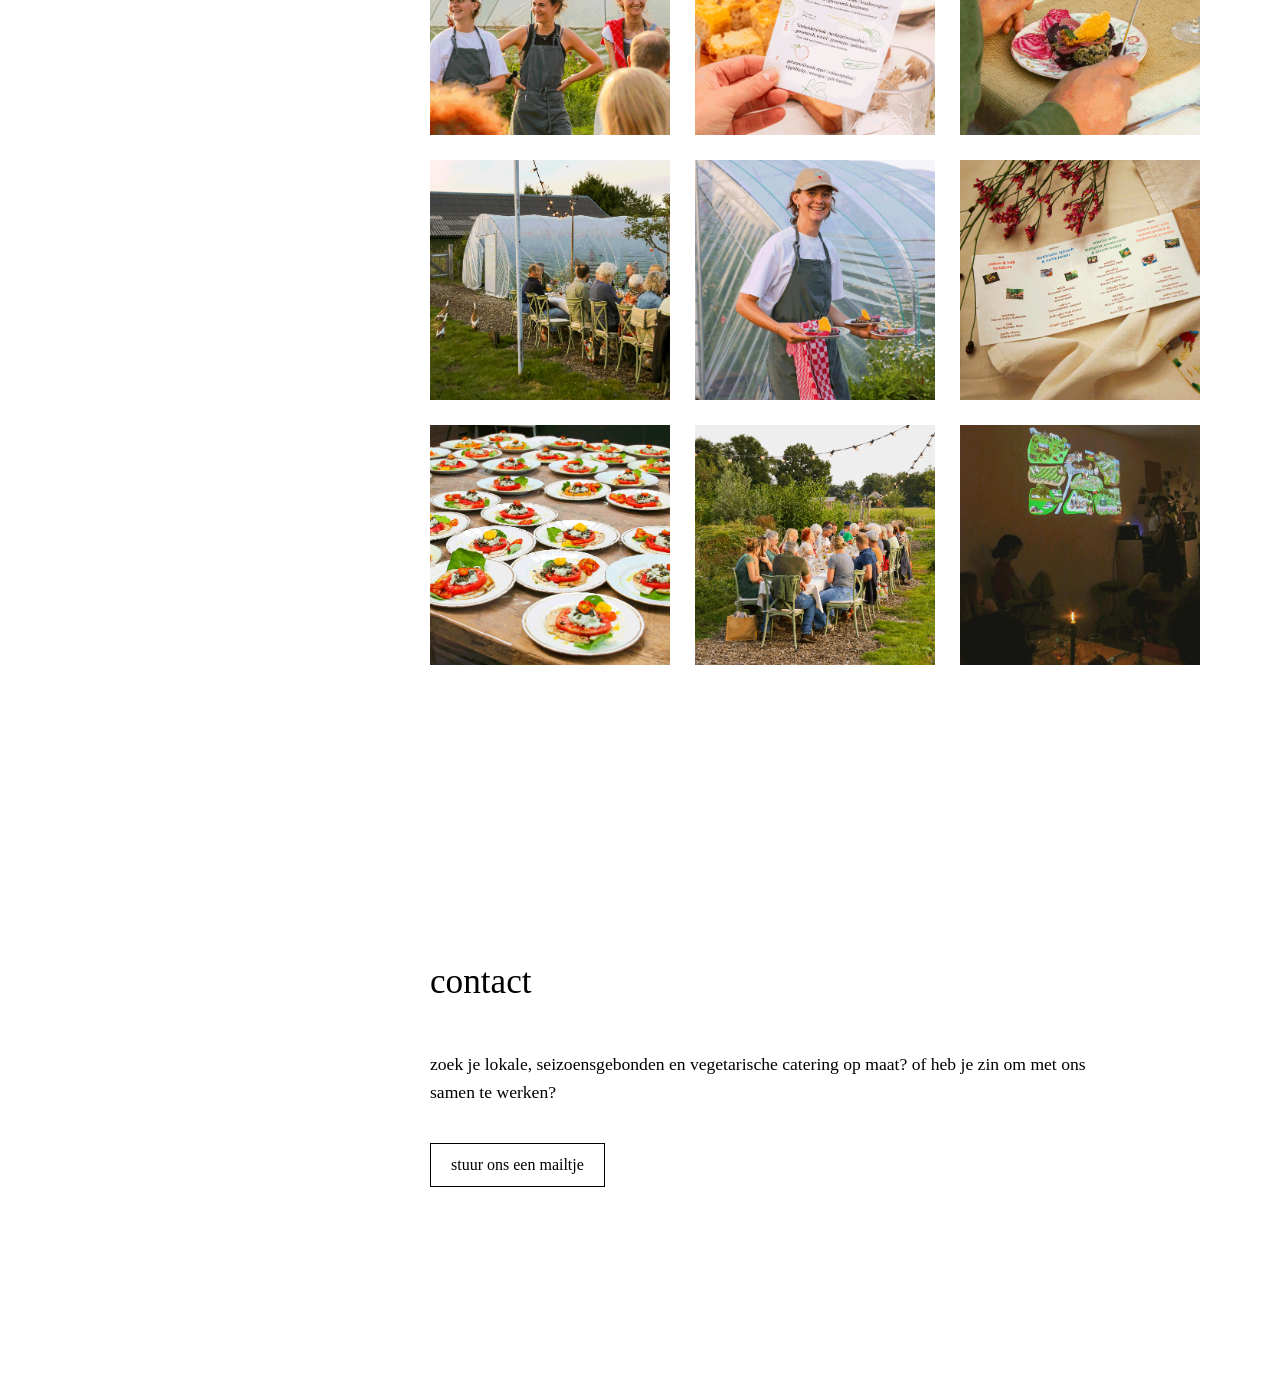
==== commit bdaf5db4: "Update index.html" ====
--- a/index.html
+++ b/index.html
@@ -540,7 +540,7 @@
                         <div>
 
                             <p class="event-date">
-                                14 juni 2026
+                                31 mei 2026
                             </p>
 
                             <h3 class="event-title">
@@ -763,4 +763,4 @@
 
 </body>
 
-</html>+</html>
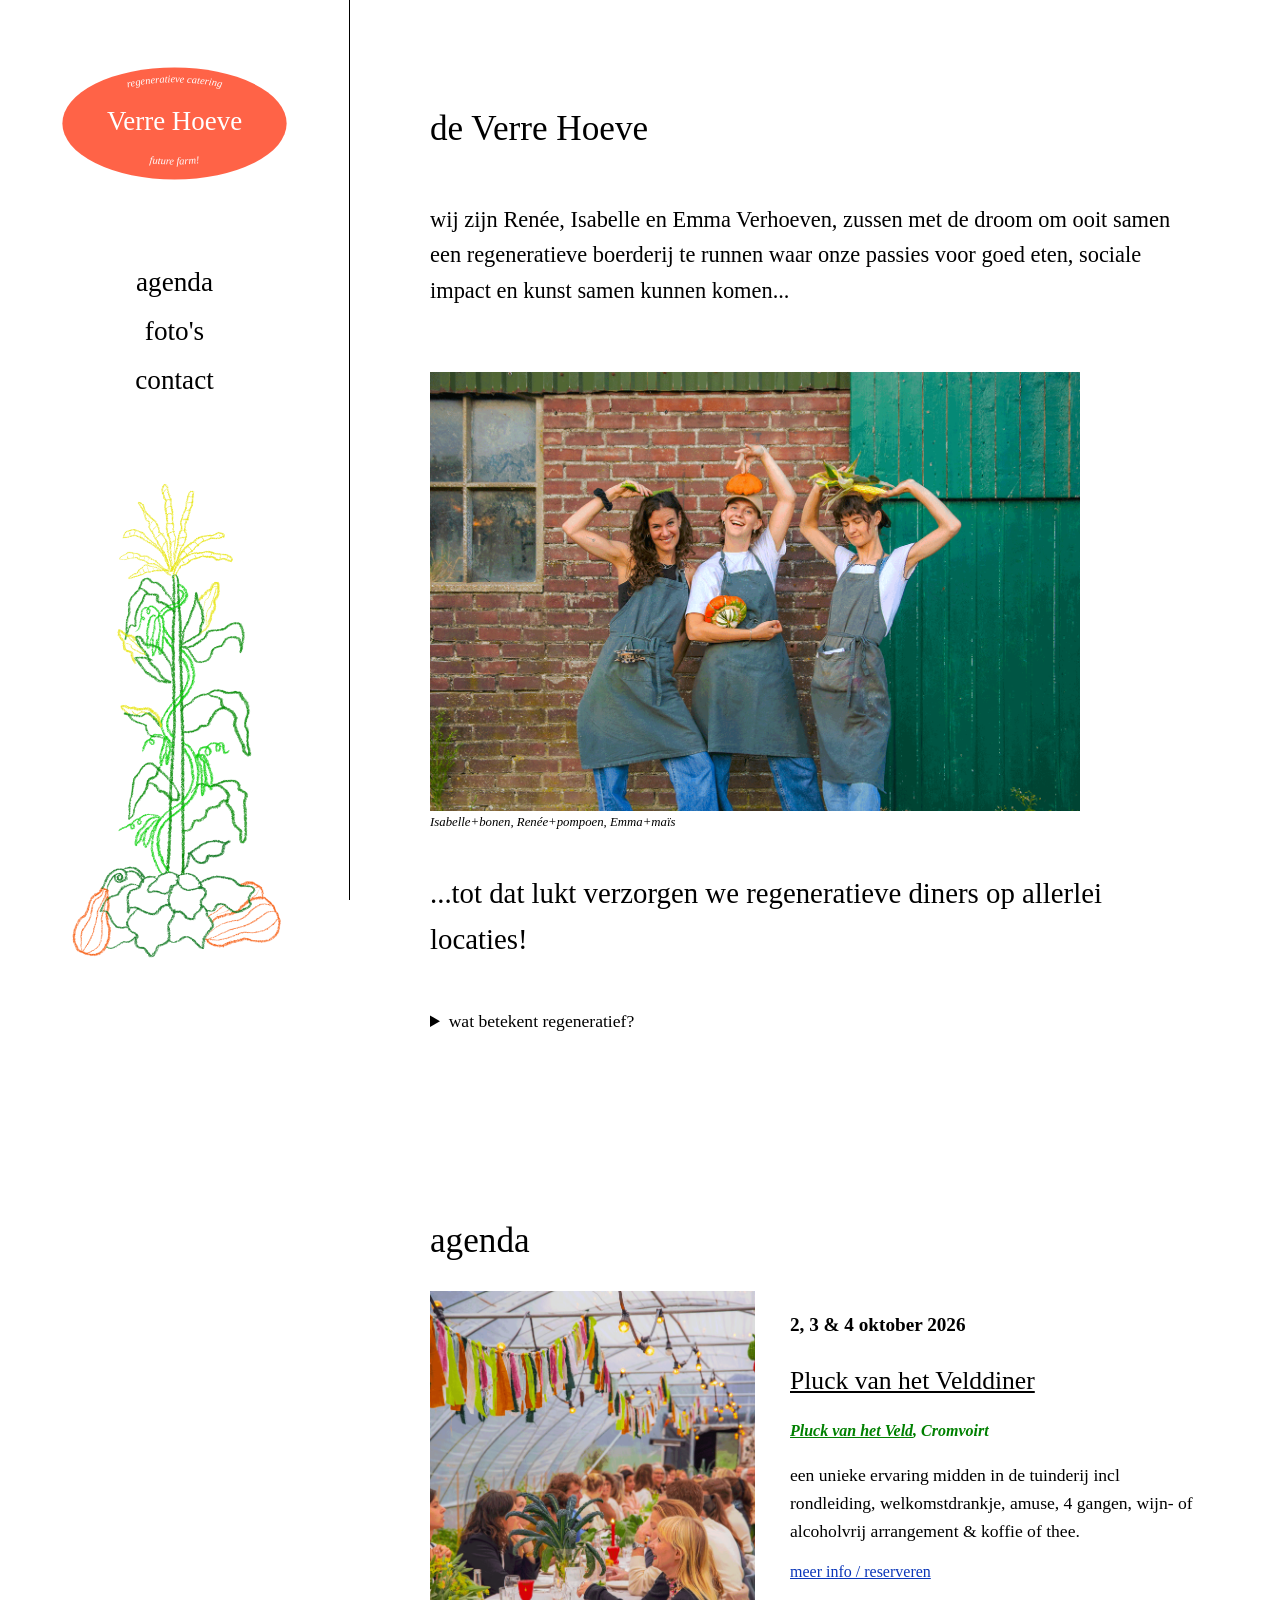
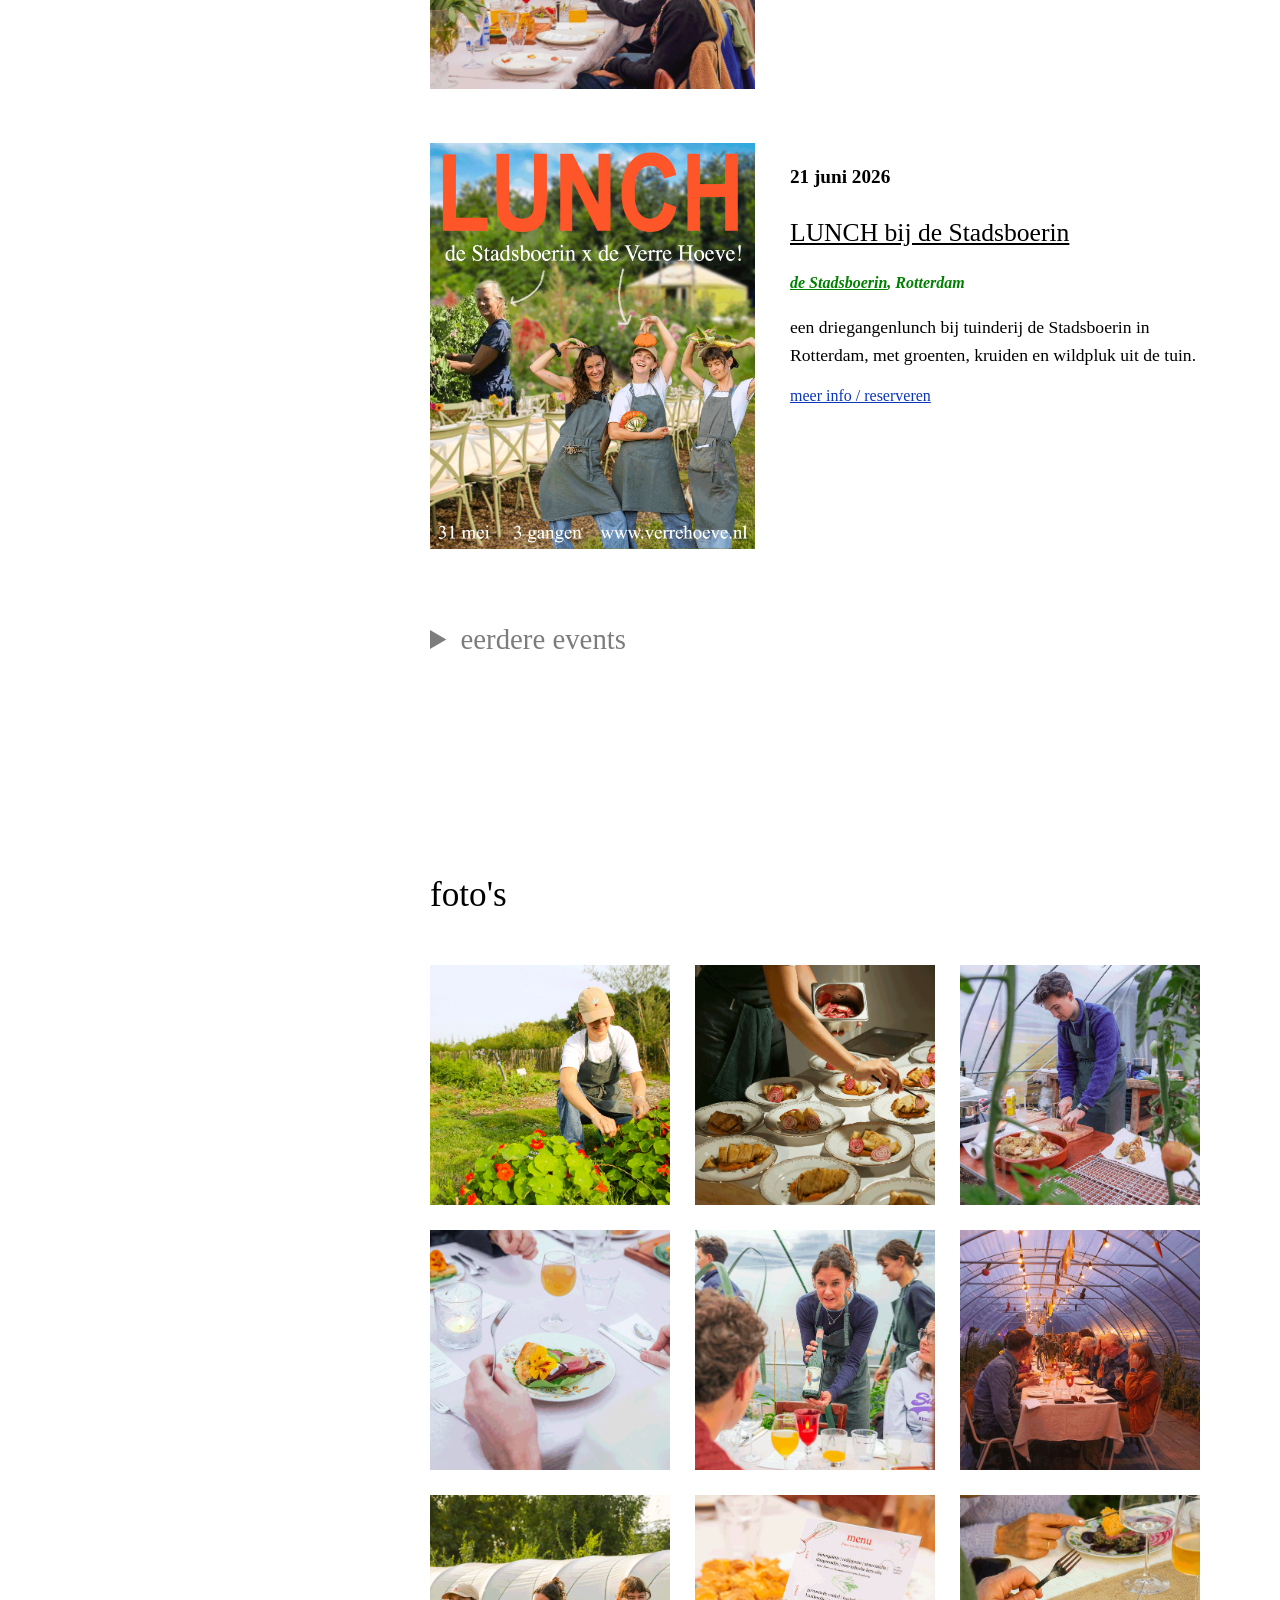
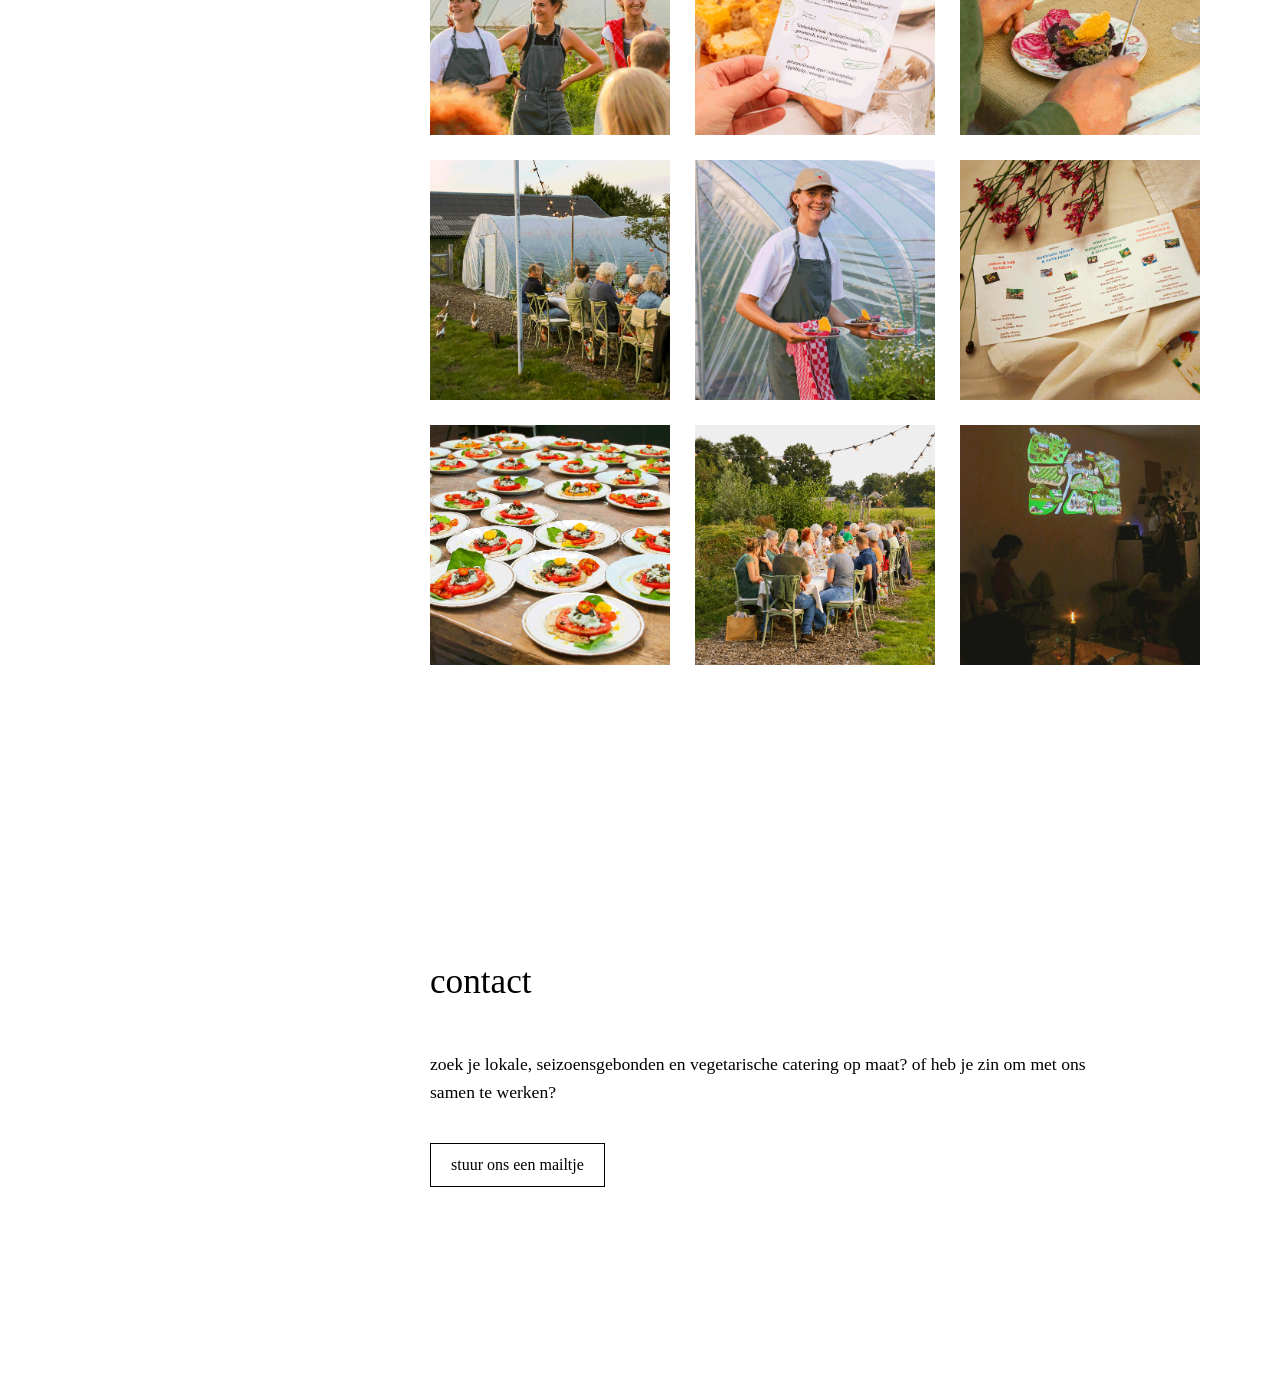
==== commit 492a3df0: "Update event date and reservation link in index.html" ====
--- a/index.html
+++ b/index.html
@@ -540,7 +540,7 @@
                         <div>
 
                             <p class="event-date">
-                                31 mei 2026
+                                21 juni 2026
                             </p>
 
                             <h3 class="event-title">
@@ -554,7 +554,7 @@
                                 kruiden en wildpluk uit de tuin.
                             </p>
 
-                            <a href="https://forms.gle/heCHfiaG1Ld7DvqY8">
+                            <a href="https://forms.gle/A5bH9jakReNKDBUt5">
                                 meer info / reserveren
                             </a>
 
@@ -594,7 +594,7 @@
                                 </p>
 
                                 <a href="https://forms.gle/3oNkz6Zri4gVDaki9">
-                                    meer info/reserveren
+                                    meer info
                                 </a>
 
                             </div>
@@ -650,11 +650,11 @@
                                     Empe</h4>
 
                                 <p>
-                                    regenerative dinner, celebrating the slow ferment, the brewing phase, the process...
+                                    4 gangen midden in de bloeiende tuin van Lentelandboerderij Erve Kiekebos
                                 </p>
 
                                 <a href="https://forms.gle/3oNkz6Zri4gVDaki9">
-                                    meer info/reserveren
+                                    meer info
                                 </a>
 
                             </div>
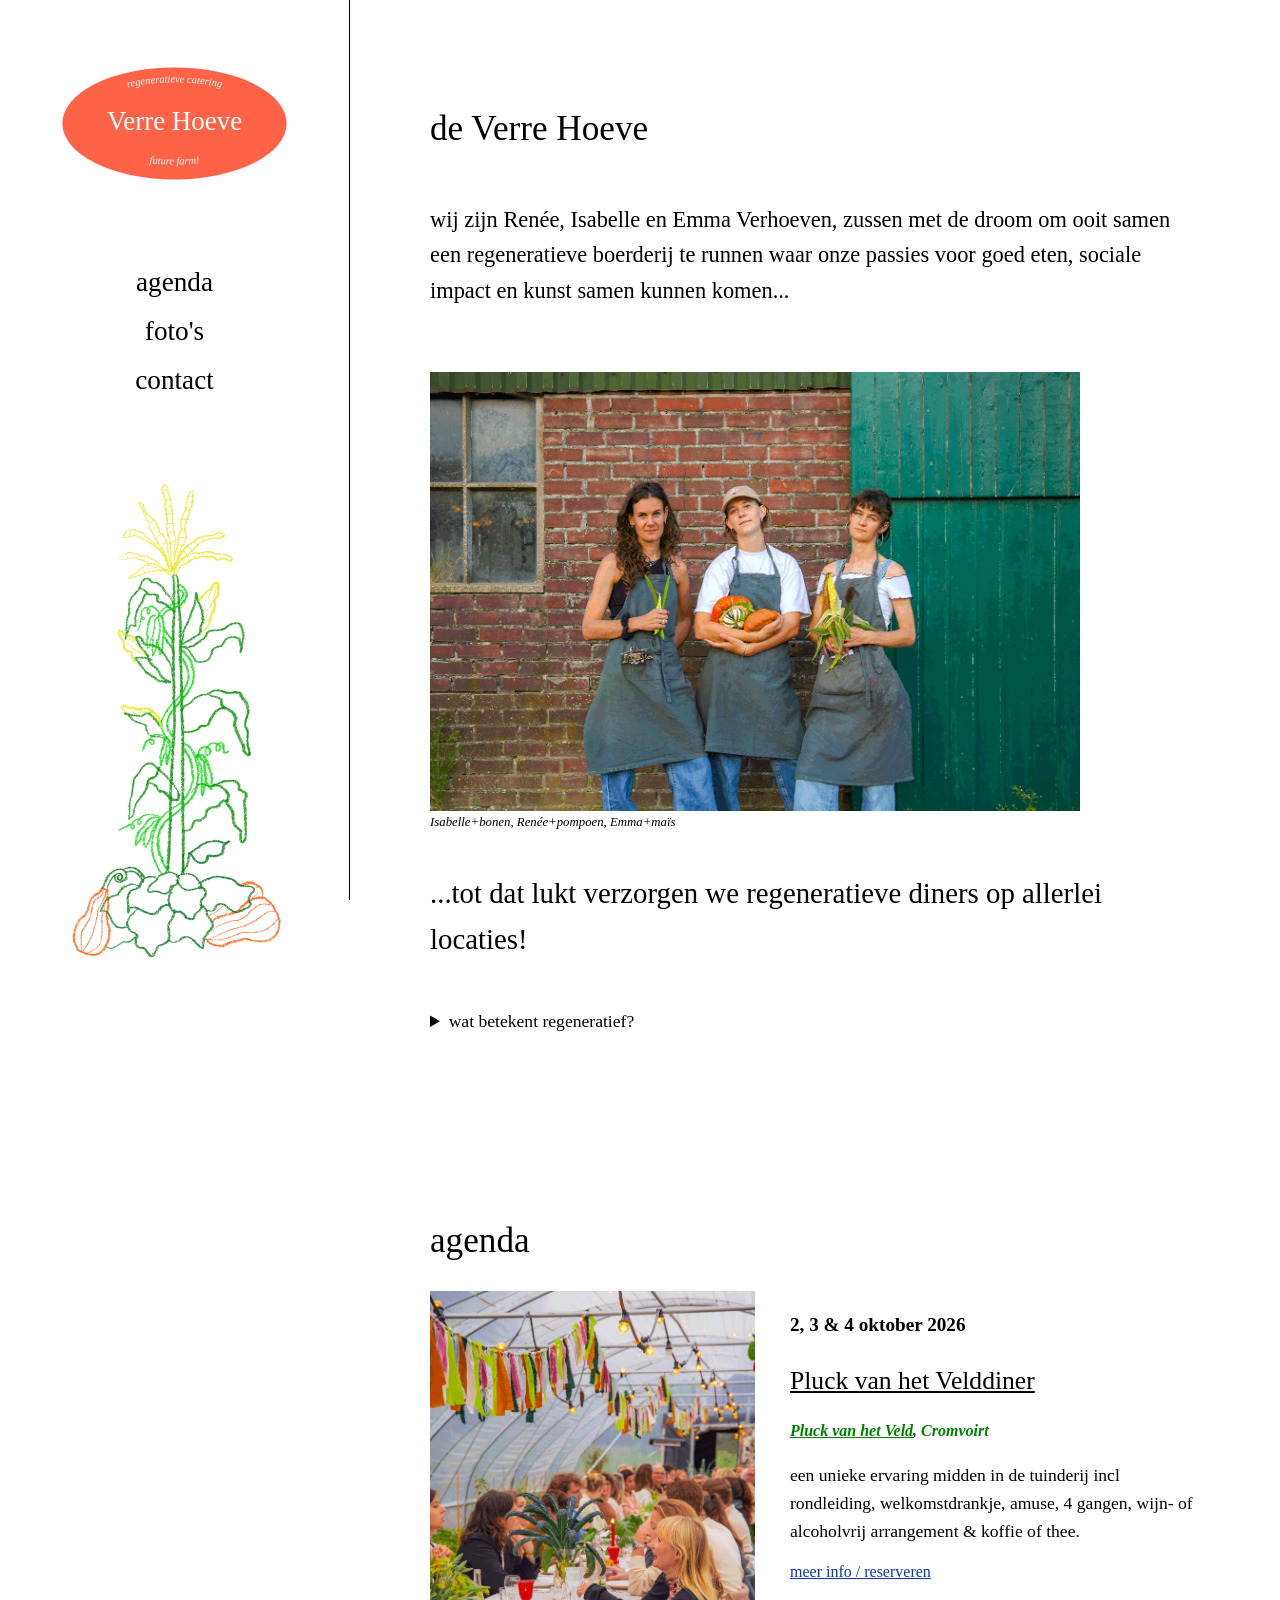
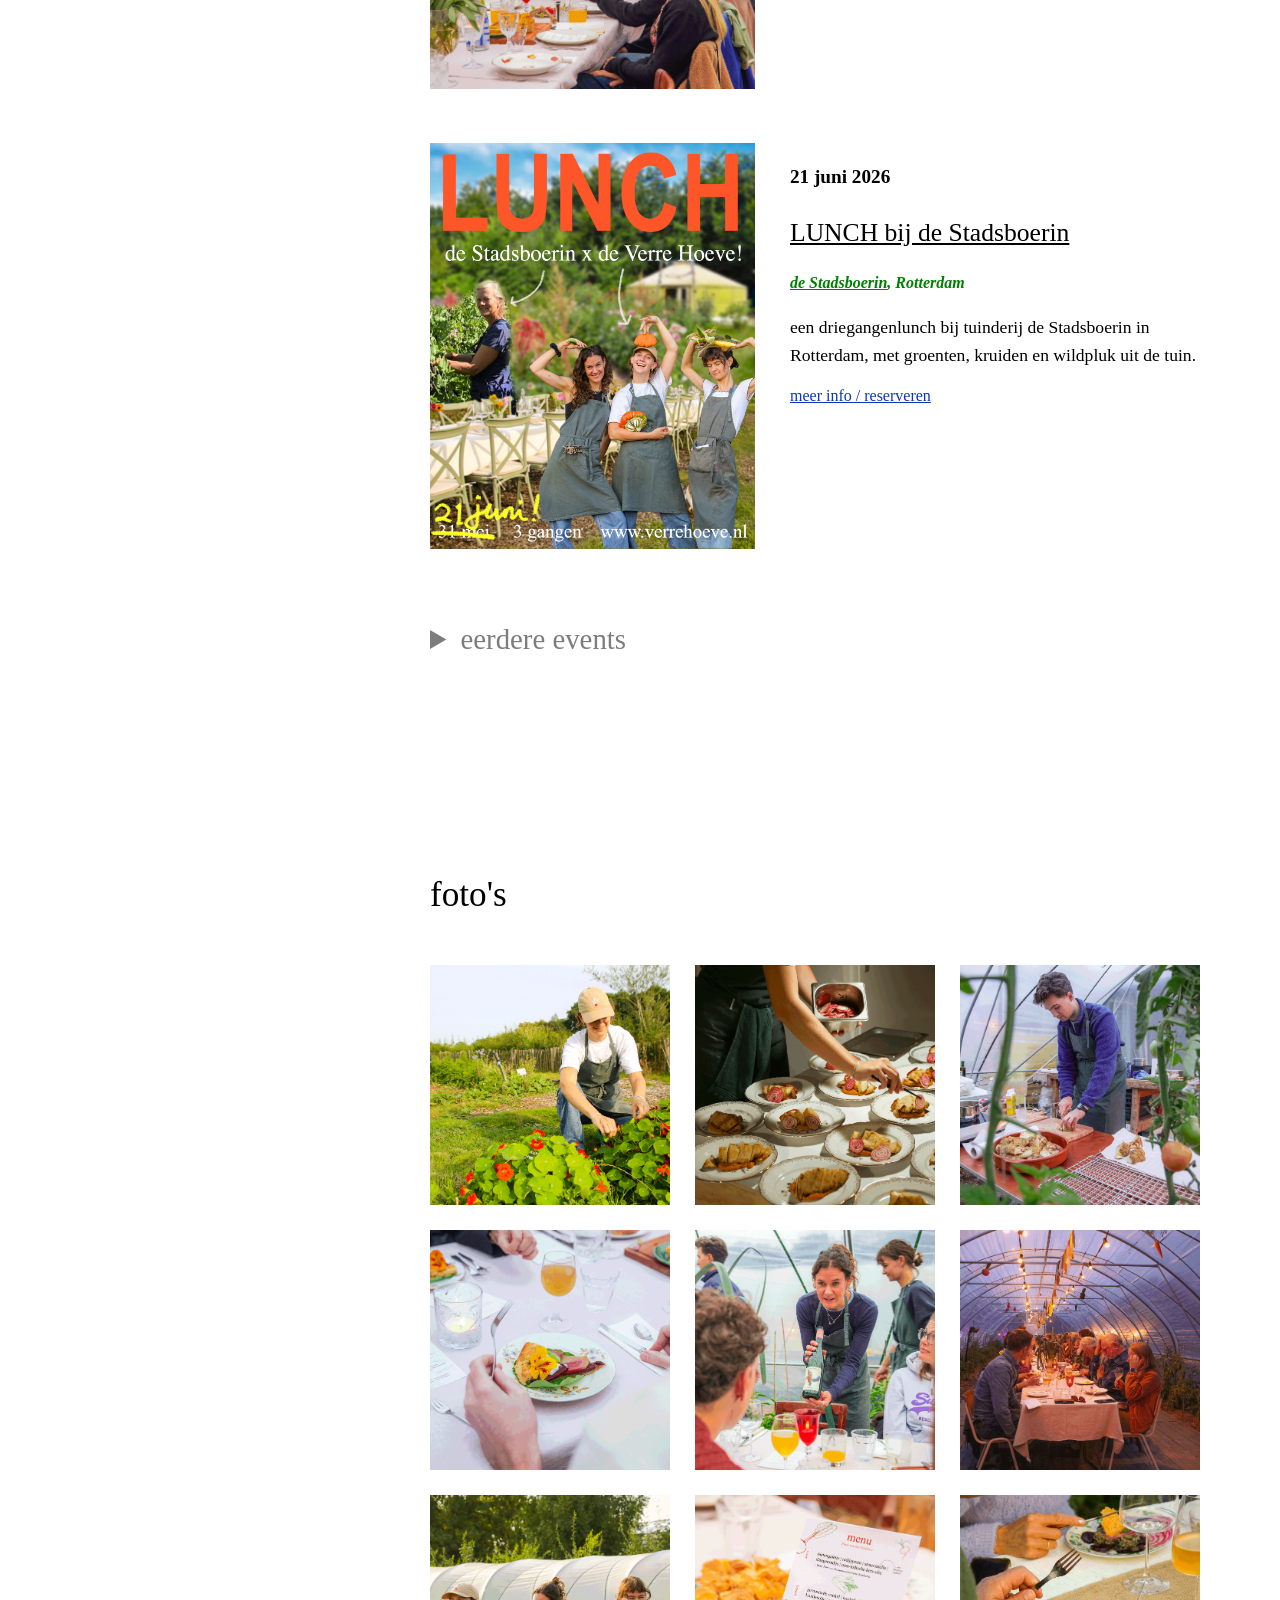
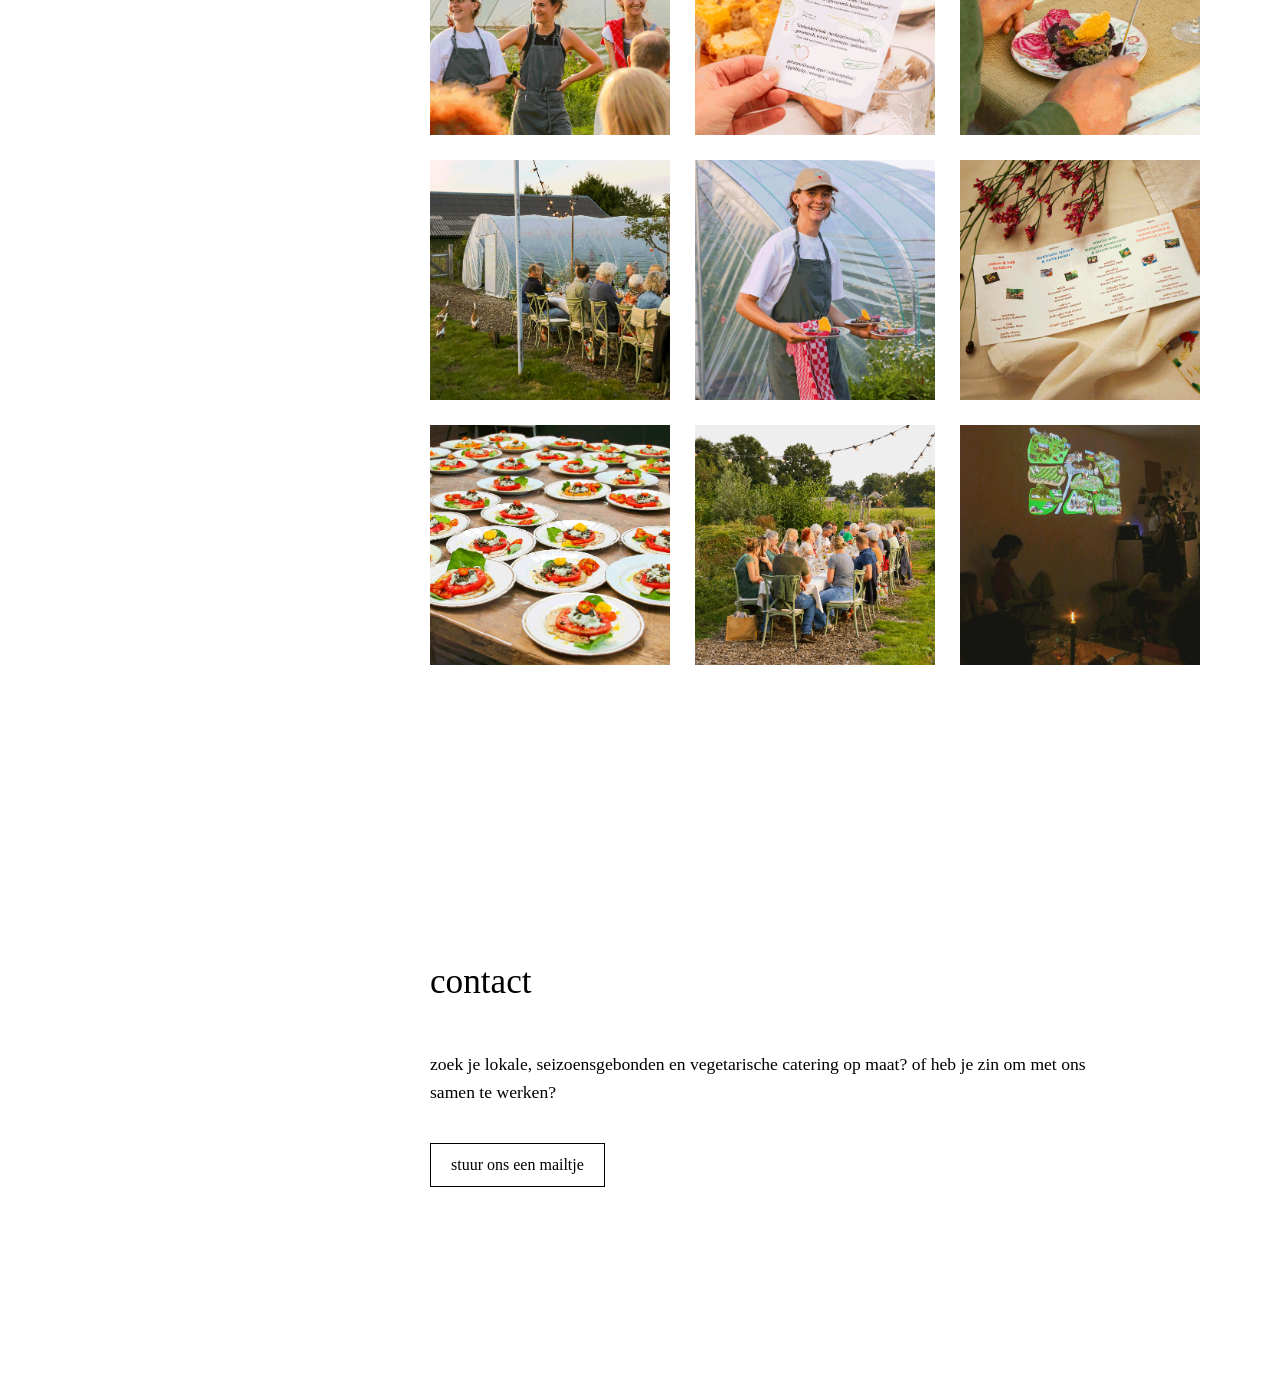
==== commit 04788592: "Update event link in index.html" ====
--- a/index.html
+++ b/index.html
@@ -535,7 +535,7 @@
 
                     <div class="event">
 
-                        <a href="https://forms.gle/heCHfiaG1Ld7DvqY8"><img src="stadsboerin.png" alt=""></a>
+                        <a href="https://forms.gle/A5bH9jakReNKDBUt5"><img src="stadsboerin.png" alt=""></a>
 
                         <div>
 
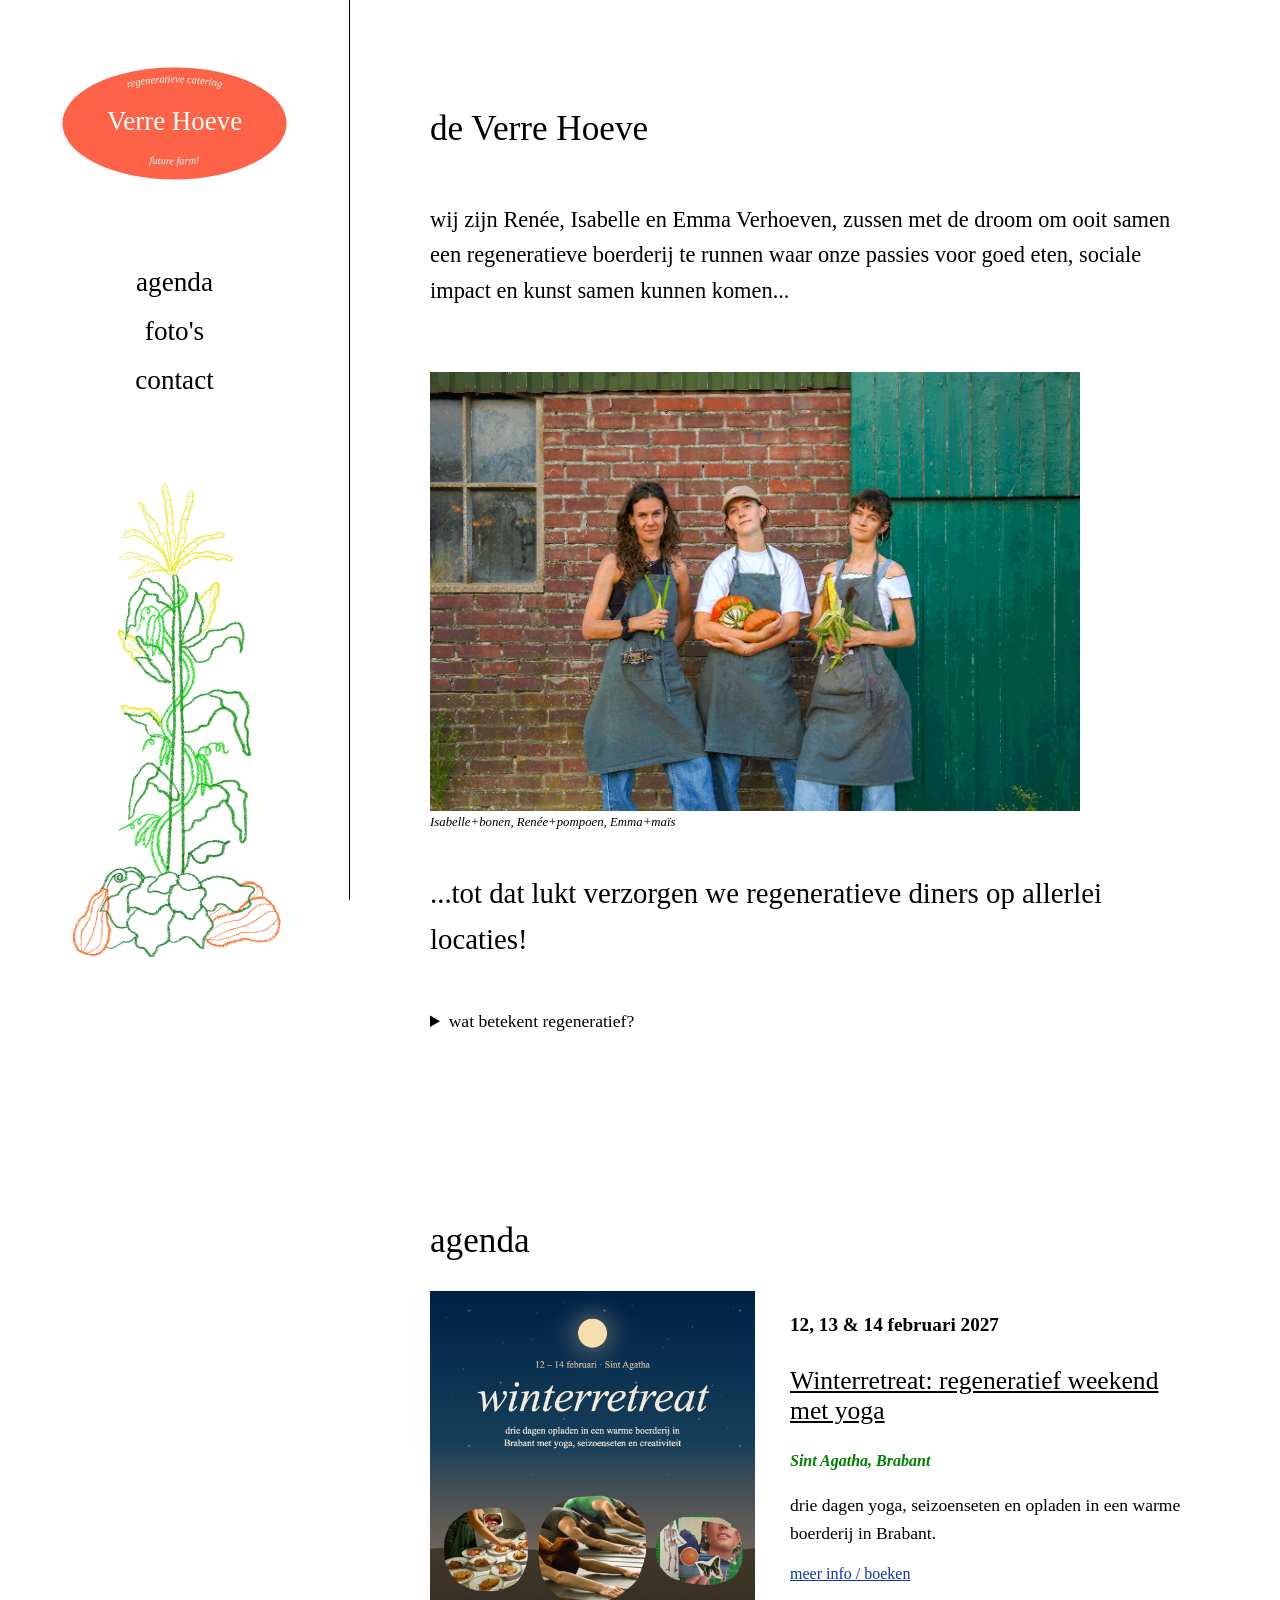
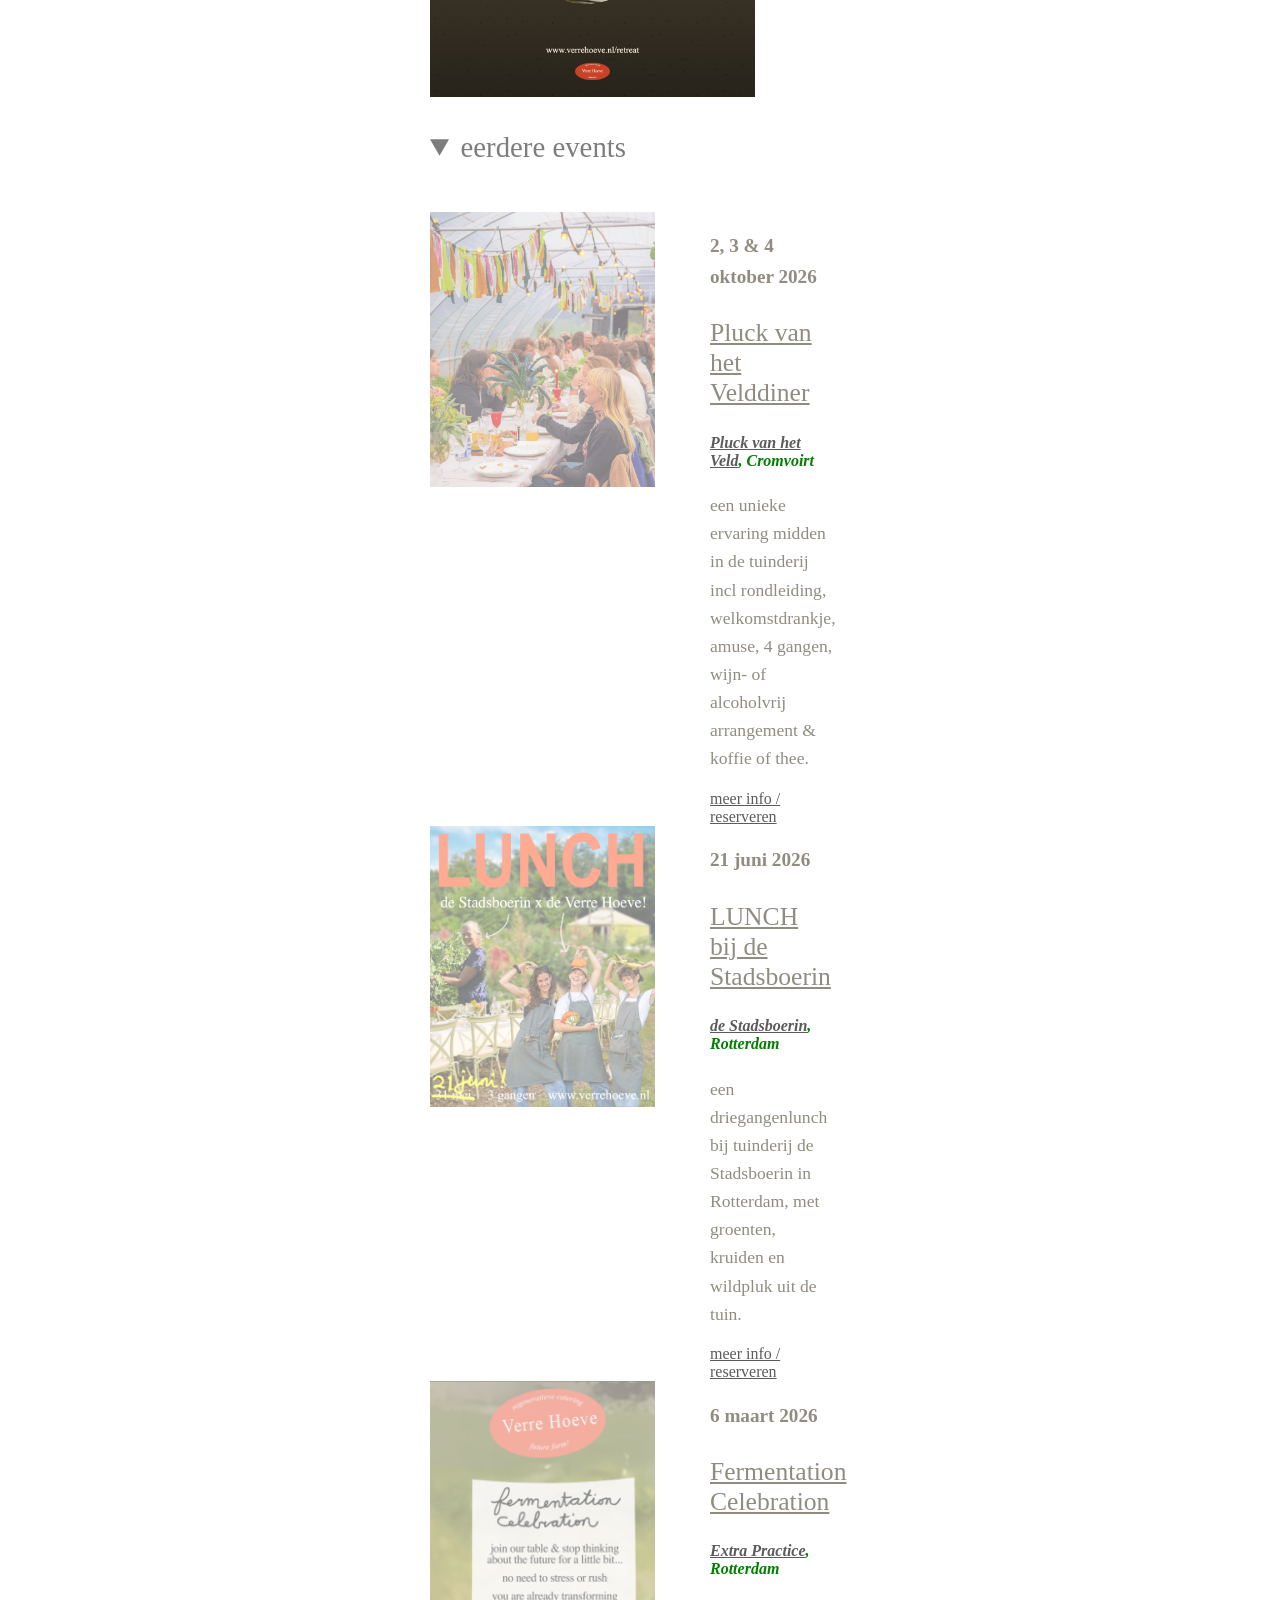
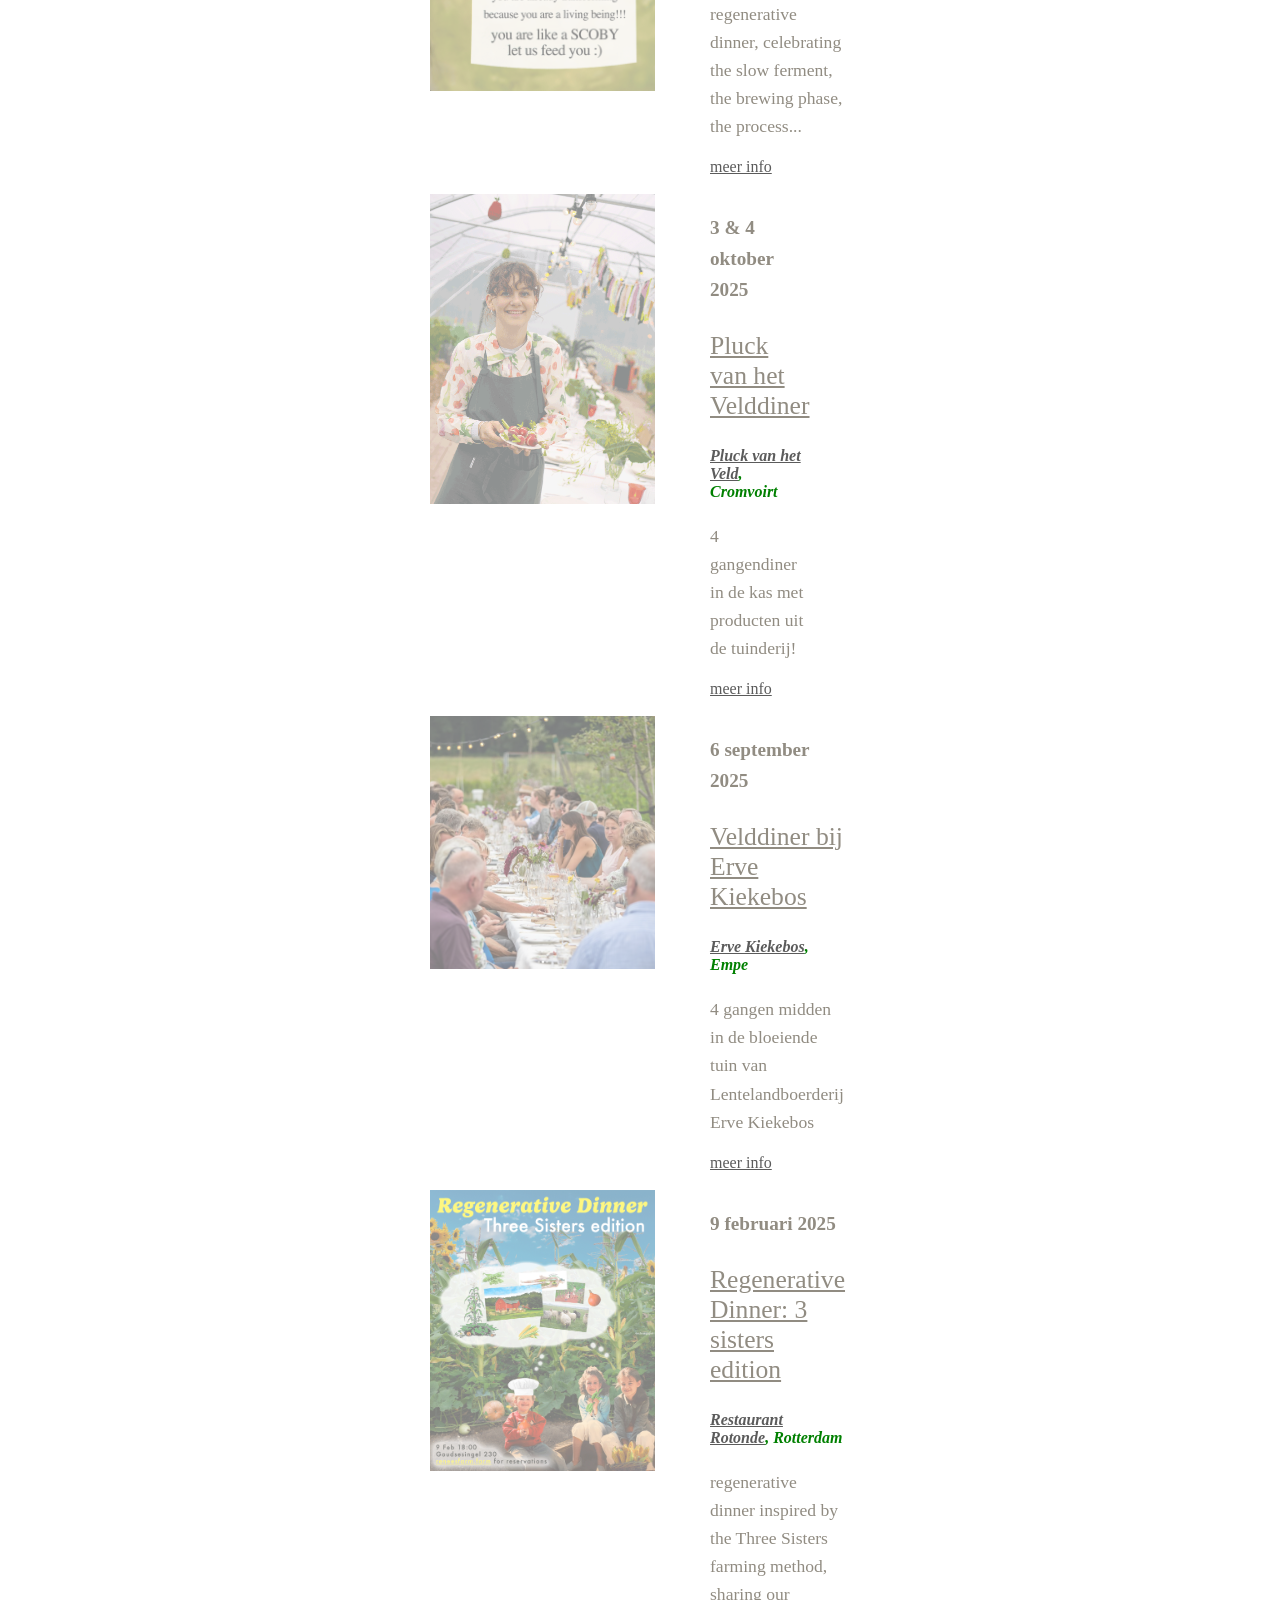
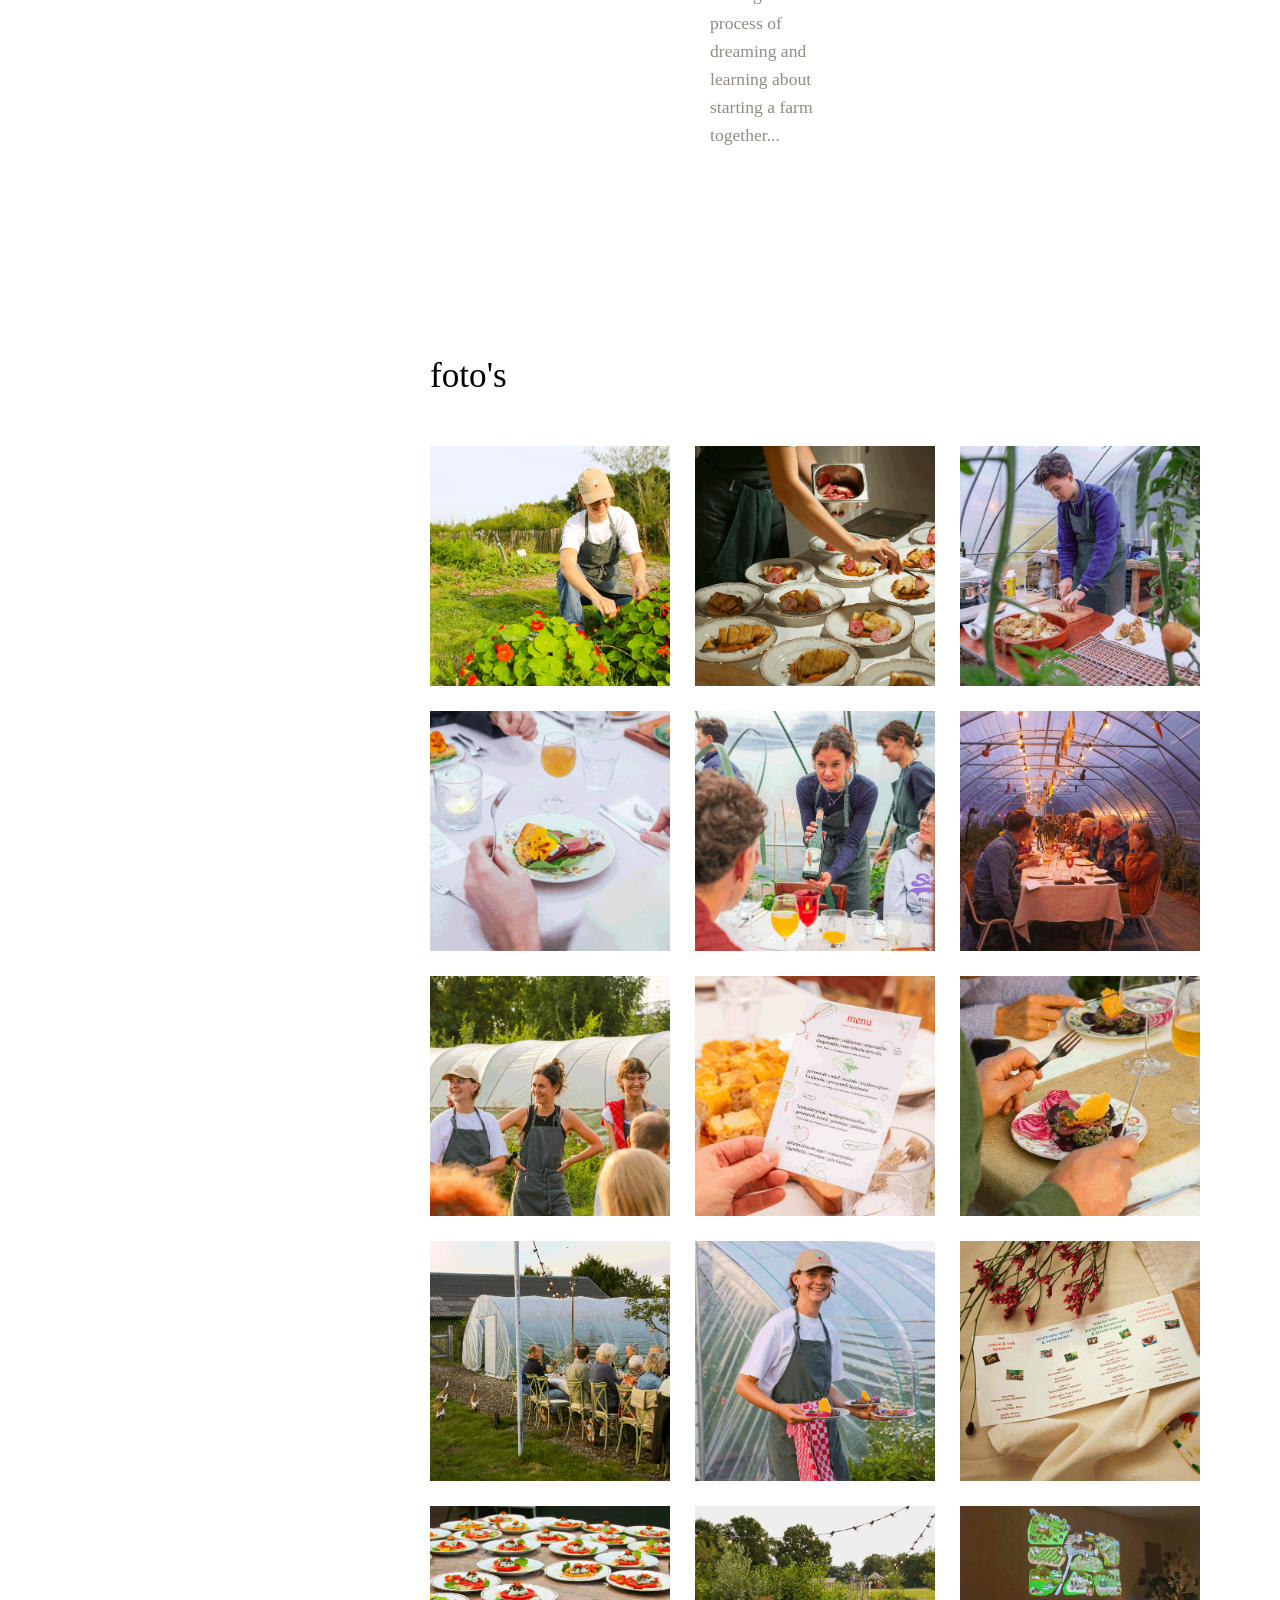
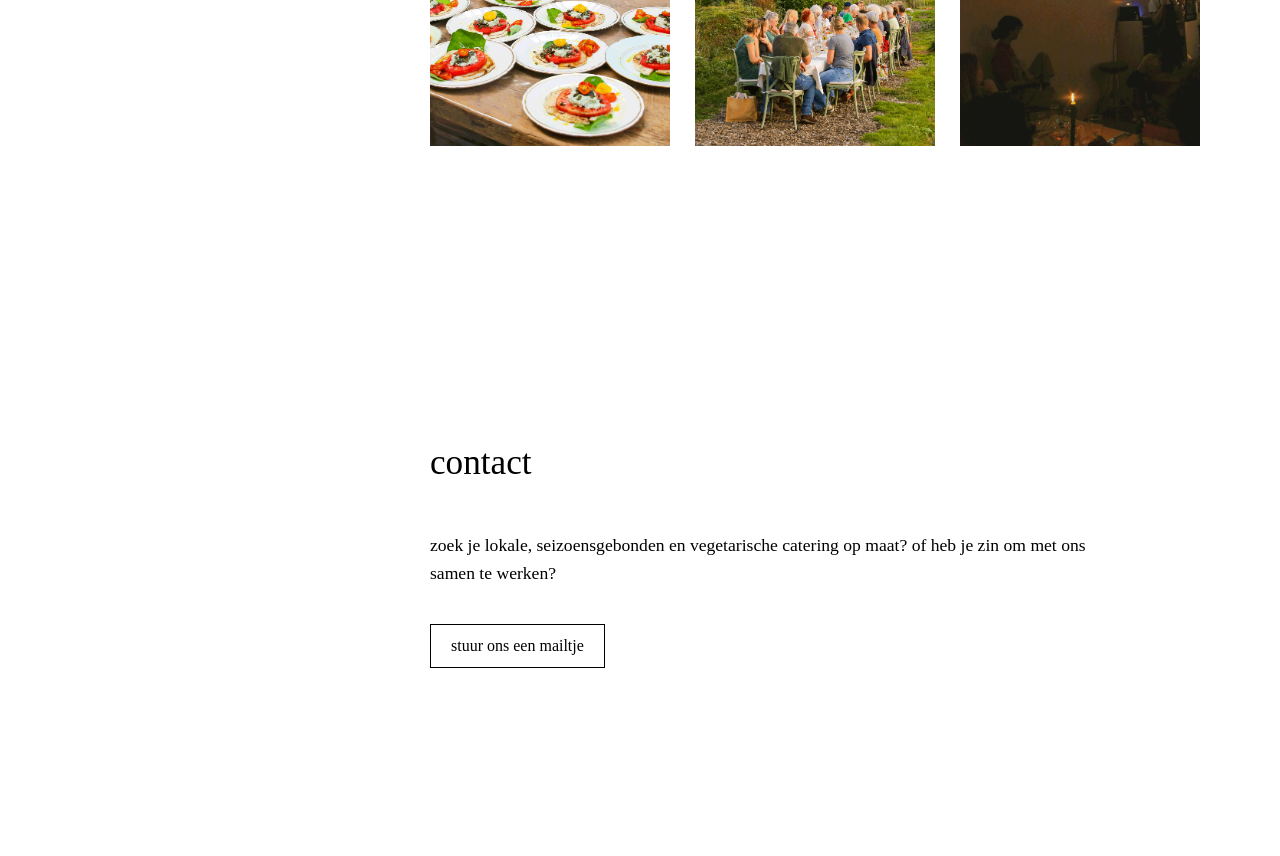
==== commit 22742d6f: "wrr" ====
--- a/index.html
+++ b/index.html
@@ -485,7 +485,7 @@
                             href="https://www.wur.nl/nl/onderzoek/plant/regeneratieve-landbouw">regeneratieve
                             landbouw</a> is een manier van boeren
                         die de bodem, biodiversiteit en gemeenschap herstelt en versterkt
-                        in plaats van uitput!
+                        in plaats van uitput:&#41;
                     </p>
                 </details>
 
@@ -502,199 +502,232 @@
 
                 <div class="agenda">
 
+
                     <div class="event">
 
-                        <a href="https://pluckvanhetveld.nl/pluck-van-het-velddiner/"><img src="pluck2.png" alt=""></a>
+                        <a href="https://verrehoeve.nl/retreat"><img src="events/winterretreat.png" alt=""></a>
 
                         <div>
 
                             <p class="event-date">
-                                2, 3 & 4 oktober 2026
+                                12, 13 & 14 februari 2027
                             </p>
 
                             <h3 class="event-title">
-                                Pluck van het Velddiner
+                                Winterretreat: regeneratief weekend met yoga
                             </h3>
-                            <h4 class="event-location"><a href="https://pluckvanhetveld.nl">Pluck van het Veld</a>,
-                                Cromvoirt</h4>
-
-                            <p>
-                                een unieke ervaring midden in de tuinderij incl rondleiding, welkomstdrankje, amuse, 4
-                                gangen, wijn- of alcoholvrij arrangement & koffie of thee.
-                            </p>
-
-                            <a href="https://pluckvanhetveld.nl/product/pluck-van-het-velddiner/">
-                                meer info / reserveren
+                            <h4 class="event-location">Sint Agatha, Brabant</h4>
+
+                            <p>drie dagen yoga, seizoenseten en opladen in een warme boerderij in Brabant.</p>
+
+                            <a href="https://verrehoeve.nl/retreat">
+                                meer info / boeken
                             </a>
 
                         </div>
 
 
+
+                        <details open>
+                            <summary class="past-events-toggle">
+                                eerdere events
+                            </summary>
+
+                            <br>
+
+                            <div class="past-event">
+
+                                <a href="https://pluckvanhetveld.nl/pluck-van-het-velddiner/"><img src="events/pluck2.png"
+                                        alt=""></a>
+
+                                <div>
+
+                                    <p class="event-date">
+                                        2, 3 & 4 oktober 2026
+                                    </p>
+
+                                    <h3 class="event-title">
+                                        Pluck van het Velddiner
+                                    </h3>
+                                    <h4 class="event-location"><a href="https://pluckvanhetveld.nl">Pluck van het
+                                            Veld</a>,
+                                        Cromvoirt</h4>
+
+                                    <p>
+                                        een unieke ervaring midden in de tuinderij incl rondleiding, welkomstdrankje,
+                                        amuse,
+                                        4
+                                        gangen, wijn- of alcoholvrij arrangement & koffie of thee.
+                                    </p>
+
+                                    <a href="https://pluckvanhetveld.nl/product/pluck-van-het-velddiner/">
+                                        meer info / reserveren
+                                    </a>
+
+                                </div>
+
+
+                            </div>
+
+
+                            <div class="past-event">
+
+                                <a href="https://forms.gle/A5bH9jakReNKDBUt5"><img src="events/stadsboerin.png" alt=""></a>
+
+                                <div>
+
+                                    <p class="event-date">
+                                        21 juni 2026
+                                    </p>
+
+                                    <h3 class="event-title">
+                                        LUNCH bij de Stadsboerin
+                                    </h3>
+                                    <h4 class="event-location"><a href="https://stadsboerinrotterdam.nl">de
+                                            Stadsboerin</a>,
+                                        Rotterdam</h4>
+
+                                    <p>
+                                        een driegangenlunch bij tuinderij de Stadsboerin in Rotterdam, met groenten,
+                                        kruiden en wildpluk uit de tuin.
+                                    </p>
+
+                                    <a href="https://forms.gle/A5bH9jakReNKDBUt5">
+                                        meer info / reserveren
+                                    </a>
+
+                                </div>
+
+
+                            </div>
+
+
+                            <div class="past-event">
+
+                                <img src="events/RD2.png" alt="">
+
+                                <div>
+
+                                    <p class="event-date">
+                                        6 maart 2026
+                                    </p>
+
+                                    <h3 class="event-title">
+                                        Fermentation Celebration
+                                    </h3>
+                                    <h4 class="event-location"><a href="extrapractice.space">Extra Practice</a>,
+                                        Rotterdam
+                                    </h4>
+
+                                    <p>
+                                        regenerative dinner, celebrating the slow ferment, the brewing phase, the
+                                        process...
+                                    </p>
+
+                                    <a href="https://forms.gle/3oNkz6Zri4gVDaki9">
+                                        meer info
+                                    </a>
+
+                                </div>
+
+                            </div>
+
+                            <br>
+                            <div class="past-event">
+
+                                <img src="events/pluck1.png" alt="">
+
+                                <div>
+
+                                    <p class="event-date">
+                                        3 & 4 oktober 2025
+                                    </p>
+
+                                    <h3 class="event-title">
+                                        Pluck van het Velddiner
+                                    </h3>
+
+                                    <h4 class="event-location"><a href="https://pluckvanhetveld.nl">Pluck van het
+                                            Veld</a>,
+                                        Cromvoirt</h4>
+
+                                    <p>
+                                        4 gangendiner in de kas met producten uit de tuinderij!
+                                    </p>
+
+                                    <a href="https://pluckvanhetveld.nl/pluck-van-het-velddiner/">
+                                        meer info
+                                    </a>
+
+                                </div>
+
+                            </div>
+
+                            <br>
+                            <div class="past-event">
+
+                                <img src="events/ervekiek.png" alt="">
+
+                                <div>
+
+                                    <p class="event-date">
+                                        6 september 2025
+                                    </p>
+
+                                    <h3 class="event-title">
+                                        Velddiner bij Erve Kiekebos
+                                    </h3>
+
+                                    <h4 class="event-location"><a href="https://ervekiekebos.nl/agenda/">Erve
+                                            Kiekebos</a>,
+                                        Empe</h4>
+
+                                    <p>
+                                        4 gangen midden in de bloeiende tuin van Lentelandboerderij Erve Kiekebos
+                                    </p>
+
+                                    <a href="https://forms.gle/3oNkz6Zri4gVDaki9">
+                                        meer info
+                                    </a>
+
+                                </div>
+
+                            </div>
+
+                            <br>
+                            <div class="past-event">
+
+                                <img src="events/3sisdinner.png" alt="">
+
+                                <div>
+
+                                    <p class="event-date">
+                                        9 februari 2025
+                                    </p>
+
+                                    <h3 class="event-title">
+                                        Regenerative Dinner: 3 sisters edition
+                                    </h3>
+                                    <h4 class="event-location"><a href="https://restaurantrotonde.nl">Restaurant
+                                            Rotonde</a>, Rotterdam</h4>
+
+                                    <p>
+                                        regenerative dinner inspired by the Three Sisters farming method, sharing our
+                                        process of
+                                        dreaming and learning about starting a farm together...
+                                    </p>
+
+
+
+                                </div>
+
+                            </div>
+
+
+
+
                     </div>
-
-
-                    <div class="event">
-
-                        <a href="https://forms.gle/A5bH9jakReNKDBUt5"><img src="stadsboerin.png" alt=""></a>
-
-                        <div>
-
-                            <p class="event-date">
-                                21 juni 2026
-                            </p>
-
-                            <h3 class="event-title">
-                                LUNCH bij de Stadsboerin
-                            </h3>
-                            <h4 class="event-location"><a href="https://stadsboerinrotterdam.nl">de Stadsboerin</a>,
-                                Rotterdam</h4>
-
-                            <p>
-                                een driegangenlunch bij tuinderij de Stadsboerin in Rotterdam, met groenten,
-                                kruiden en wildpluk uit de tuin.
-                            </p>
-
-                            <a href="https://forms.gle/A5bH9jakReNKDBUt5">
-                                meer info / reserveren
-                            </a>
-
-                        </div>
-
-
-                    </div>
-
-
-
-
-
-                    <details>
-                        <summary class="past-events-toggle">
-                            eerdere events
-                        </summary>
-
-                        <br>
-                        <div class="past-event">
-
-                            <img src="RD2.png" alt="">
-
-                            <div>
-
-                                <p class="event-date">
-                                    6 maart 2026
-                                </p>
-
-                                <h3 class="event-title">
-                                    Fermentation Celebration
-                                </h3>
-                                <h4 class="event-location"><a href="extrapractice.space">Extra Practice</a>, Rotterdam
-                                </h4>
-
-                                <p>
-                                    regenerative dinner, celebrating the slow ferment, the brewing phase, the process...
-                                </p>
-
-                                <a href="https://forms.gle/3oNkz6Zri4gVDaki9">
-                                    meer info
-                                </a>
-
-                            </div>
-
-                        </div>
-
-                        <br>
-                        <div class="past-event">
-
-                            <img src="pluck1.png" alt="">
-
-                            <div>
-
-                                <p class="event-date">
-                                    3 & 4 oktober 2025
-                                </p>
-
-                                <h3 class="event-title">
-                                    Pluck van het Velddiner
-                                </h3>
-
-                                <h4 class="event-location"><a href="https://pluckvanhetveld.nl">Pluck van het Veld</a>,
-                                    Cromvoirt</h4>
-
-                                <p>
-                                    4 gangendiner in de kas met producten uit de tuinderij!
-                                </p>
-
-                                <a href="https://pluckvanhetveld.nl/pluck-van-het-velddiner/">
-                                    meer info
-                                </a>
-
-                            </div>
-
-                        </div>
-
-                        <br>
-                        <div class="past-event">
-
-                            <img src="ervekiek.png" alt="">
-
-                            <div>
-
-                                <p class="event-date">
-                                    6 september 2025
-                                </p>
-
-                                <h3 class="event-title">
-                                    Velddiner bij Erve Kiekebos
-                                </h3>
-
-                                <h4 class="event-location"><a href="https://ervekiekebos.nl/agenda/">Erve Kiekebos</a>,
-                                    Empe</h4>
-
-                                <p>
-                                    4 gangen midden in de bloeiende tuin van Lentelandboerderij Erve Kiekebos
-                                </p>
-
-                                <a href="https://forms.gle/3oNkz6Zri4gVDaki9">
-                                    meer info
-                                </a>
-
-                            </div>
-
-                        </div>
-
-                        <br>
-                        <div class="past-event">
-
-                            <img src="3sisdinner.png" alt="">
-
-                            <div>
-
-                                <p class="event-date">
-                                    9 februari 2025
-                                </p>
-
-                                <h3 class="event-title">
-                                    Regenerative Dinner: 3 sisters edition
-                                </h3>
-                                <h4 class="event-location"><a href="https://restaurantrotonde.nl">Restaurant
-                                        Rotonde</a>, Rotterdam</h4>
-
-                                <p>
-                                    regenerative dinner inspired by the Three Sisters farming method, sharing our
-                                    process of
-                                    dreaming and learning about starting a farm together...
-                                </p>
-
-
-
-                            </div>
-
-                        </div>
-
-
-
-
-                </div>
-                </details>
+                    </details>
 
 
 
@@ -763,4 +796,4 @@
 
 </body>
 
-</html>
+</html>
